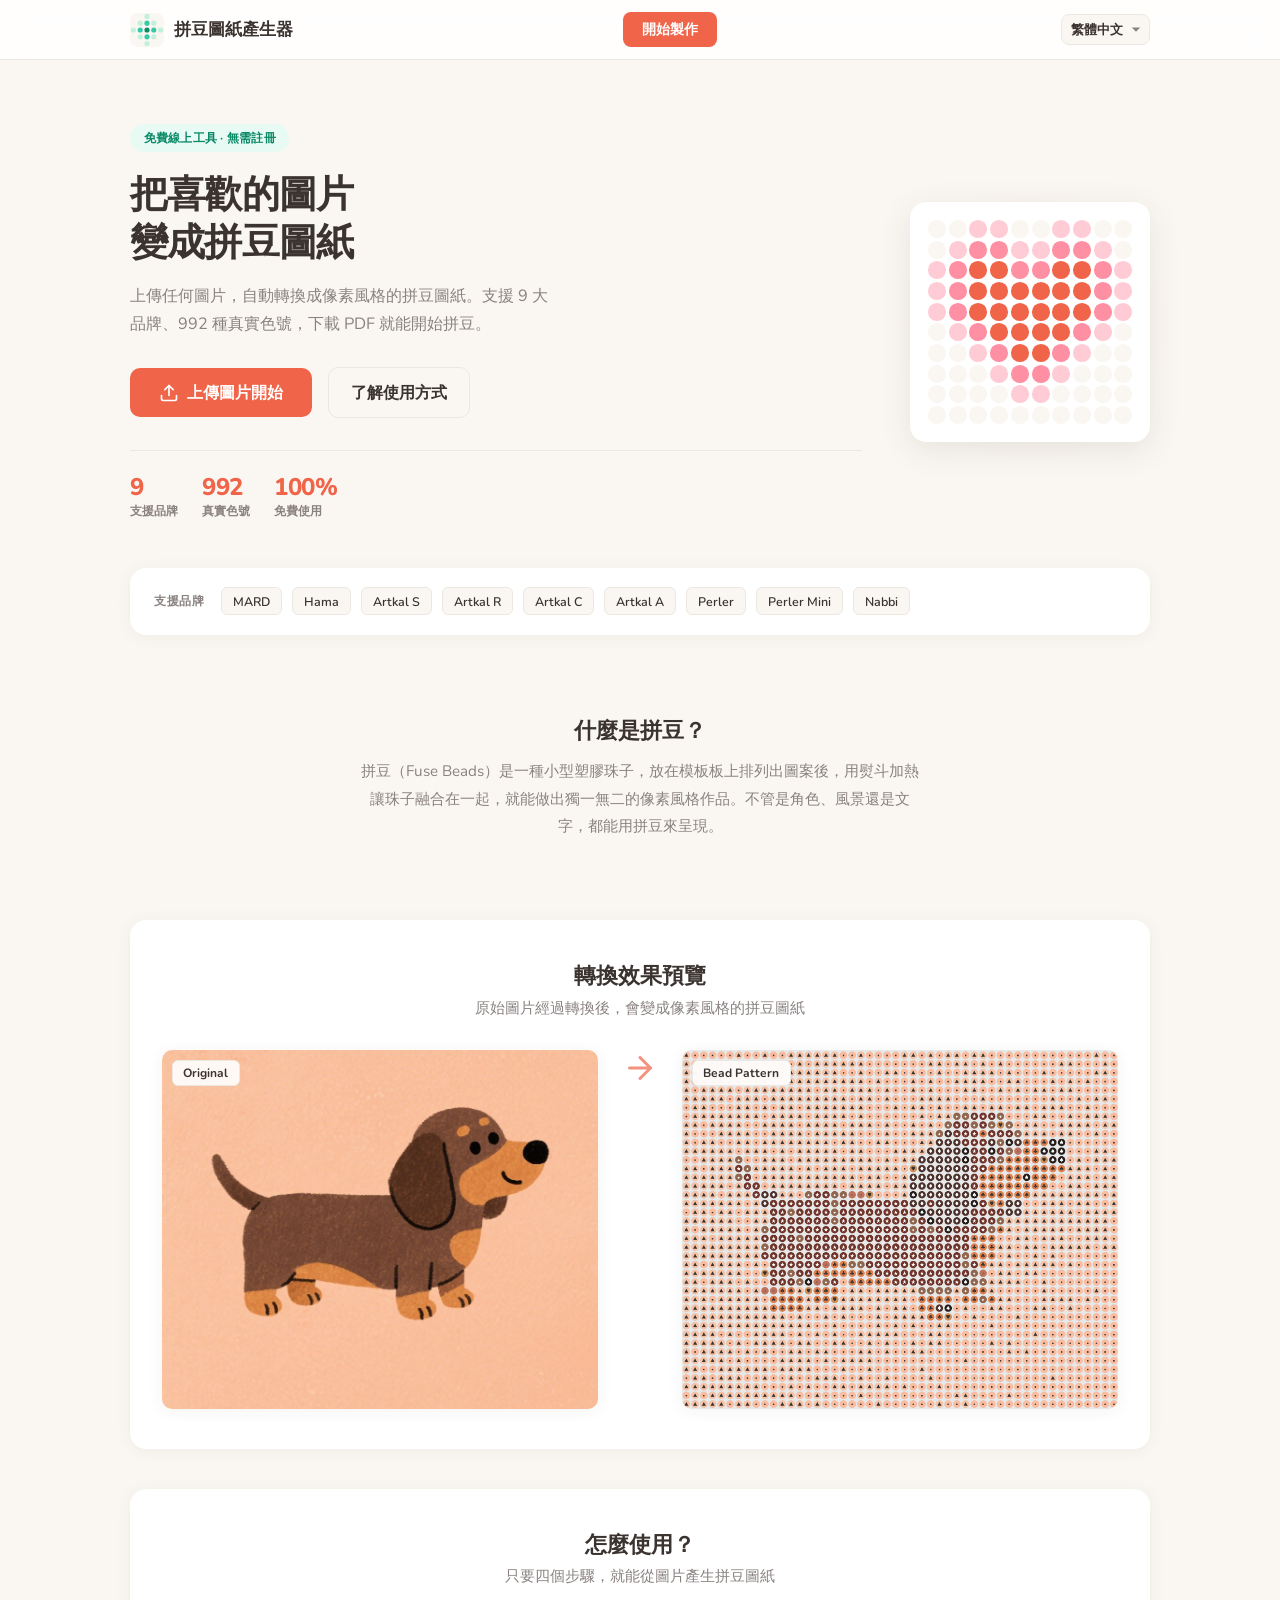
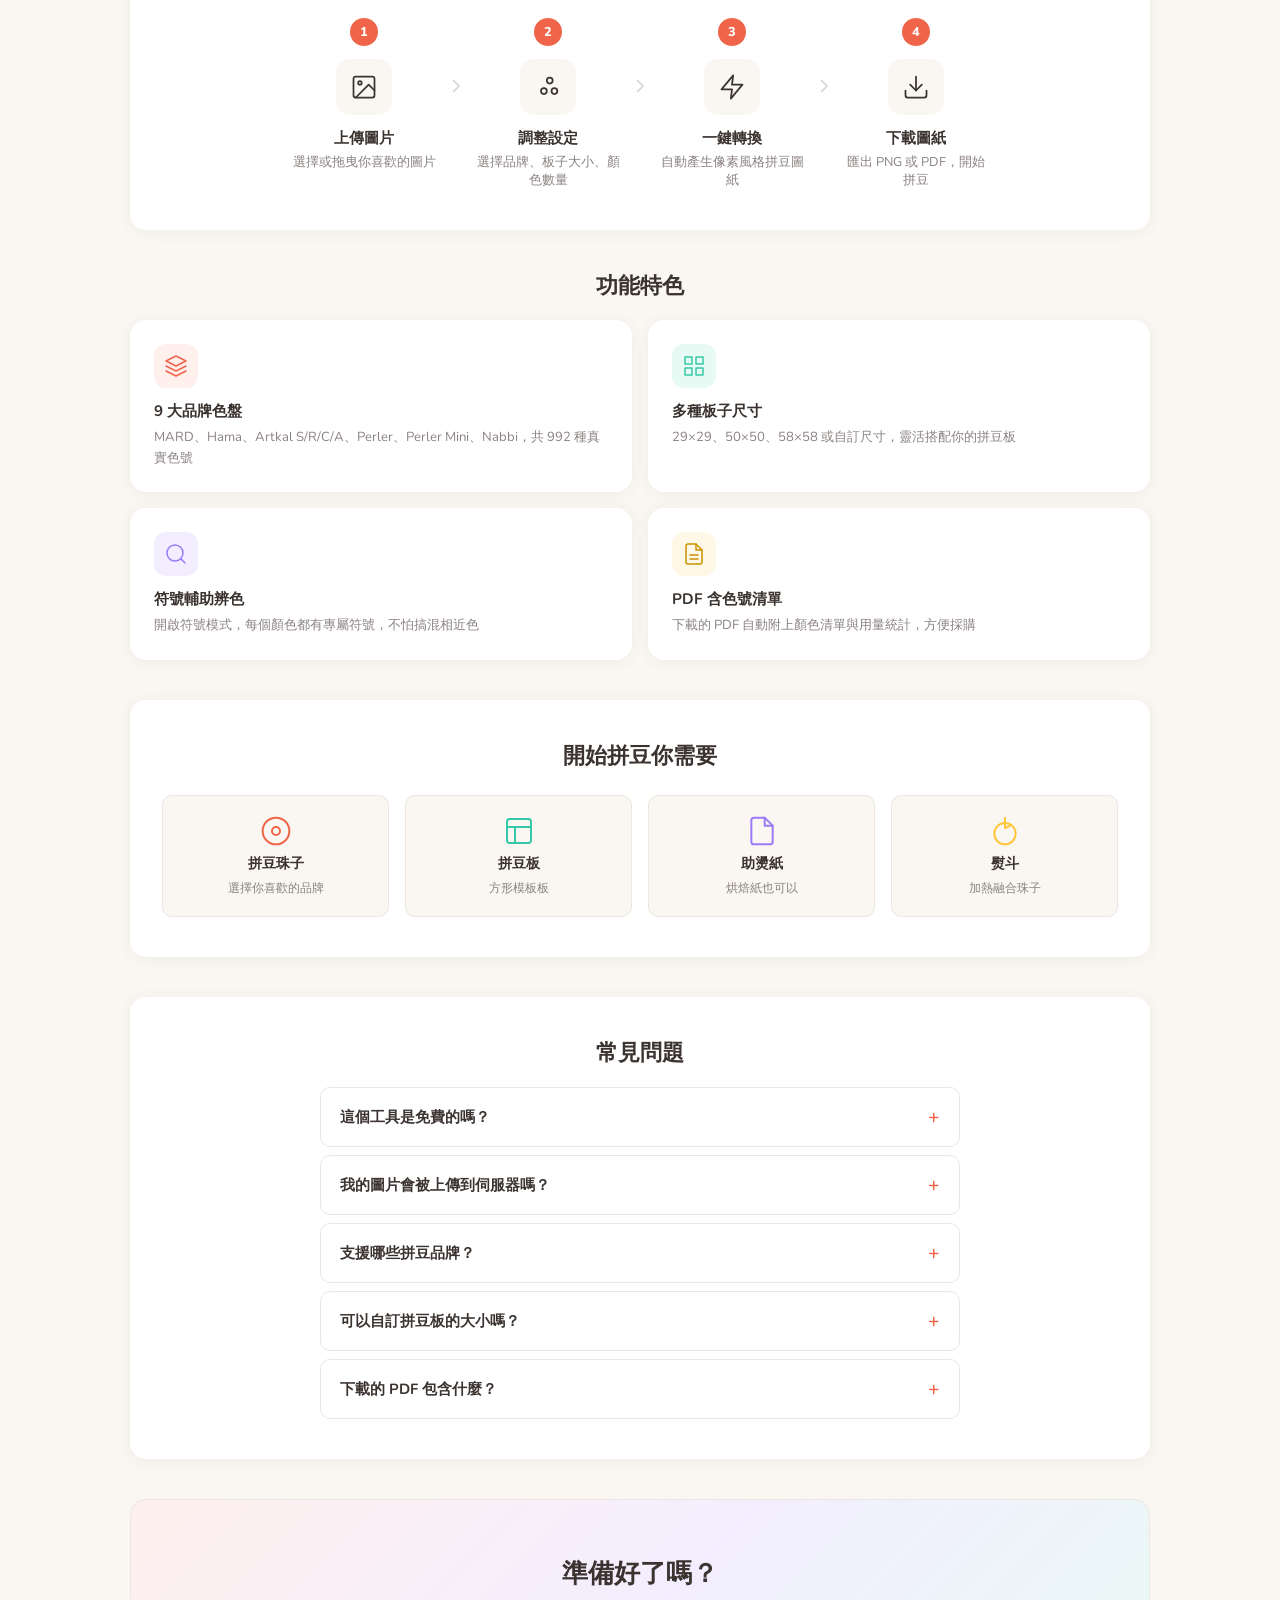
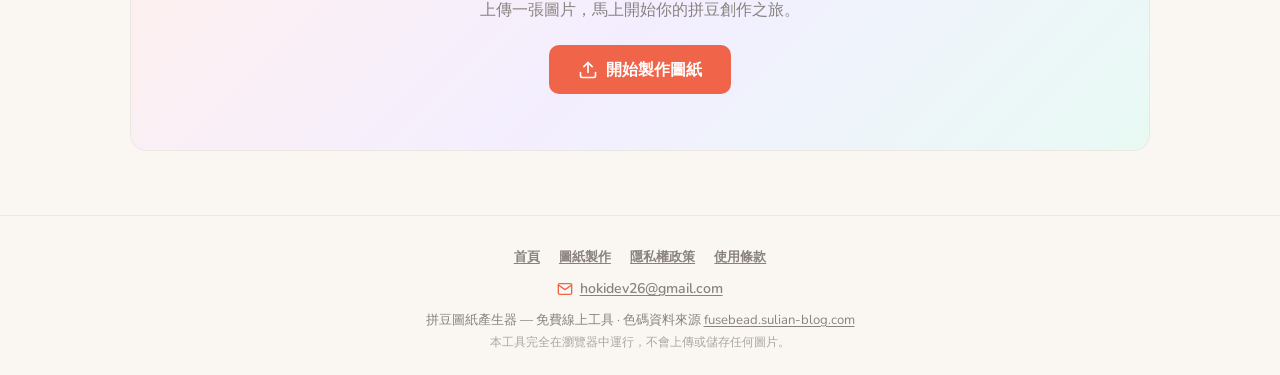
==== index.html @ ab77a9f7 "bead pattern maker - initial release" ====
<!DOCTYPE html>
<html lang="zh-TW">
<head>
  <meta charset="UTF-8">
  <meta name="viewport" content="width=device-width, initial-scale=1.0">
  <title>拼豆圖紙產生器 - Bead Pattern Maker | 免費線上工具</title>
  <meta name="description" content="免費線上拼豆圖紙產生器，上傳圖片自動轉換成像素風格拼豆圖紙。支援 MARD、Hama、Artkal、Perler 等 9 大品牌共 992 種真實色號，下載 PDF 即可開始拼豆創作。">
  <meta name="keywords" content="拼豆,拼豆圖紙,fuse beads,bead pattern,pixel art,拼豆產生器,Perler,Hama,Artkal,MARD">
  <link rel="canonical" href="https://beads.dingdongxi.com/">

  <!-- Open Graph -->
  <meta property="og:type" content="website">
  <meta property="og:title" content="拼豆圖紙產生器 - Bead Pattern Maker">
  <meta property="og:description" content="上傳圖片，自動轉換成像素風格拼豆圖紙。支援 9 大品牌、992 種真實色號。免費、無需註冊。">
  <meta property="og:image" content="https://beads.dingdongxi.com/demo-beads.png">
  <meta property="og:url" content="https://beads.dingdongxi.com/">
  <meta property="og:locale" content="zh_TW">

  <!-- Twitter Card -->
  <meta name="twitter:card" content="summary_large_image">
  <meta name="twitter:title" content="拼豆圖紙產生器 - Bead Pattern Maker">
  <meta name="twitter:description" content="上傳圖片，自動轉換成像素風格拼豆圖紙。支援 9 大品牌、992 種真實色號。">
  <meta name="twitter:image" content="https://beads.dingdongxi.com/demo-beads.png">

  <!-- Preconnect for performance -->
  <link rel="preconnect" href="https://fonts.googleapis.com">
  <link rel="preconnect" href="https://fonts.gstatic.com" crossorigin>

  <link rel="stylesheet" href="style.css">
  <link rel="stylesheet" href="landing.css">
</head>
<body class="landing-page">
  <a href="#main-content" class="skip-link">跳到主要內容</a>

  <nav class="nav" role="navigation" aria-label="主要導覽">
    <div class="nav-inner">
      <a href="index.html" class="nav-logo">
        <canvas class="logo-canvas" width="34" height="34" aria-hidden="true"></canvas>
        <span data-i18n="navLogo">拼豆圖紙產生器</span>
      </a>
      <a href="editor.html" class="nav-cta" data-i18n="navCta">開始製作</a>
    </div>
  </nav>

  <main class="landing-main" id="main-content">
    <section class="hero">
      <div class="hero-content">
        <div class="hero-badge" data-i18n="heroBadge">免費線上工具 · 無需註冊</div>
        <h1 data-i18n="heroTitle">把喜歡的圖片<br>變成拼豆圖紙</h1>
        <p class="hero-desc" data-i18n="heroDesc">上傳任何圖片，自動轉換成像素風格的拼豆圖紙。支援 9 大品牌、992 種真實色號，下載 PDF 就能開始拼豆。</p>
        <div class="hero-actions">
          <a href="editor.html" class="btn-hero">
            <svg width="20" height="20" viewBox="0 0 24 24" fill="none" stroke="currentColor" stroke-width="2" stroke-linecap="round" stroke-linejoin="round" aria-hidden="true"><path d="M21 15v4a2 2 0 0 1-2 2H5a2 2 0 0 1-2-2v-4"/><polyline points="17 8 12 3 7 8"/><line x1="12" y1="3" x2="12" y2="15"/></svg>
            <span data-i18n="heroBtn">上傳圖片開始</span>
          </a>
          <a href="#how-it-works" class="btn-ghost" data-i18n="heroGhost">了解使用方式</a>
        </div>
        <div class="hero-stats">
          <div class="hero-stat">
            <span class="hero-stat-num">9</span>
            <span class="hero-stat-label" data-i18n="statBrands">支援品牌</span>
          </div>
          <div class="hero-stat">
            <span class="hero-stat-num">992</span>
            <span class="hero-stat-label" data-i18n="statColors">真實色號</span>
          </div>
          <div class="hero-stat">
            <span class="hero-stat-num">100%</span>
            <span class="hero-stat-label" data-i18n="statFree">免費使用</span>
          </div>
        </div>
      </div>
      <div class="hero-visual">
        <div class="bead-grid-demo" id="beadDemo" aria-label="Bead pattern animation"></div>
        <div class="hero-visual-glow"></div>
      </div>
    </section>

    <section class="brands-strip fade-in">
      <p data-i18n="brandsLabel">支援品牌</p>
      <div class="brands-list">
        <span>MARD</span><span>Hama</span><span>Artkal S</span><span>Artkal R</span><span>Artkal C</span><span>Artkal A</span><span>Perler</span><span>Perler Mini</span><span>Nabbi</span>
      </div>
    </section>

    <section class="intro-section fade-in">
      <h2 data-i18n="introTitle">什麼是拼豆？</h2>
      <p data-i18n="introDesc">拼豆（Fuse Beads）是一種小型塑膠珠子，放在模板板上排列出圖案後，用熨斗加熱讓珠子融合在一起，就能做出獨一無二的像素風格作品。不管是角色、風景還是文字，都能用拼豆來呈現。</p>
    </section>

    <section class="demo-section fade-in">
      <h2 data-i18n="demoTitle">轉換效果預覽</h2>
      <p class="section-desc" data-i18n="demoDesc">原始圖片經過轉換後，會變成像素風格的拼豆圖紙</p>
      <div class="demo-compare">
        <div class="demo-card">
          <div class="demo-label" data-i18n="demoOriginal">Original</div>
          <img src="demo.png" alt="Demo original image" loading="lazy">
        </div>
        <div class="demo-arrow" aria-hidden="true">
          <svg width="36" height="36" viewBox="0 0 24 24" fill="none" stroke="var(--accent)" stroke-width="2" stroke-linecap="round" stroke-linejoin="round"><line x1="5" y1="12" x2="19" y2="12"/><polyline points="12 5 19 12 12 19"/></svg>
        </div>
        <div class="demo-card">
          <div class="demo-label" data-i18n="demoBeads">Bead Pattern</div>
          <img src="demo-beads.png" alt="Bead pattern preview" loading="lazy">
        </div>
      </div>
    </section>

    <section class="steps-section fade-in" id="how-it-works">
      <h2 data-i18n="stepsTitle">怎麼使用？</h2>
      <p class="section-desc" data-i18n="stepsDesc">只要四個步驟，就能從圖片產生拼豆圖紙</p>
      <div class="steps">
        <div class="step">
          <div class="step-num">1</div>
          <div class="step-icon-wrap"><svg width="28" height="28" viewBox="0 0 24 24" fill="none" stroke="currentColor" stroke-width="1.5" stroke-linecap="round" stroke-linejoin="round" aria-hidden="true"><rect x="3" y="3" width="18" height="18" rx="2" ry="2"/><circle cx="8.5" cy="8.5" r="1.5"/><polyline points="21 15 16 10 5 21"/></svg></div>
          <h4 data-i18n="step1">上傳圖片</h4>
          <p data-i18n="step1d">選擇或拖曳你喜歡的圖片</p>
        </div>
        <div class="step-arrow" aria-hidden="true"><svg width="24" height="24" viewBox="0 0 24 24" fill="none" stroke="var(--text-soft)" stroke-width="1.5"><polyline points="9 18 15 12 9 6"/></svg></div>
        <div class="step">
          <div class="step-num">2</div>
          <div class="step-icon-wrap"><svg width="28" height="28" viewBox="0 0 24 24" fill="none" stroke="currentColor" stroke-width="1.5" stroke-linecap="round" stroke-linejoin="round" aria-hidden="true"><circle cx="13.5" cy="6.5" r="2.5"/><circle cx="17.5" cy="15.5" r="2.5"/><circle cx="8.5" cy="15.5" r="2.5"/></svg></div>
          <h4 data-i18n="step2">調整設定</h4>
          <p data-i18n="step2d">選擇品牌、板子大小、顏色數量</p>
        </div>
        <div class="step-arrow" aria-hidden="true"><svg width="24" height="24" viewBox="0 0 24 24" fill="none" stroke="var(--text-soft)" stroke-width="1.5"><polyline points="9 18 15 12 9 6"/></svg></div>
        <div class="step">
          <div class="step-num">3</div>
          <div class="step-icon-wrap"><svg width="28" height="28" viewBox="0 0 24 24" fill="none" stroke="currentColor" stroke-width="1.5" stroke-linecap="round" stroke-linejoin="round" aria-hidden="true"><polygon points="13 2 3 14 12 14 11 22 21 10 12 10 13 2"/></svg></div>
          <h4 data-i18n="step3">一鍵轉換</h4>
          <p data-i18n="step3d">自動產生像素風格拼豆圖紙</p>
        </div>
        <div class="step-arrow" aria-hidden="true"><svg width="24" height="24" viewBox="0 0 24 24" fill="none" stroke="var(--text-soft)" stroke-width="1.5"><polyline points="9 18 15 12 9 6"/></svg></div>
        <div class="step">
          <div class="step-num">4</div>
          <div class="step-icon-wrap"><svg width="28" height="28" viewBox="0 0 24 24" fill="none" stroke="currentColor" stroke-width="1.5" stroke-linecap="round" stroke-linejoin="round" aria-hidden="true"><path d="M21 15v4a2 2 0 0 1-2 2H5a2 2 0 0 1-2-2v-4"/><polyline points="7 10 12 15 17 10"/><line x1="12" y1="15" x2="12" y2="3"/></svg></div>
          <h4 data-i18n="step4">下載圖紙</h4>
          <p data-i18n="step4d">匯出 PNG 或 PDF，開始拼豆</p>
        </div>
      </div>
    </section>

    <section class="features-section fade-in">
      <h2 data-i18n="featTitle">功能特色</h2>
      <div class="features">
        <div class="feature-card">
          <div class="feature-icon" style="background:var(--accent-light);color:var(--accent)"><svg width="24" height="24" viewBox="0 0 24 24" fill="none" stroke="currentColor" stroke-width="1.5" stroke-linecap="round" stroke-linejoin="round" aria-hidden="true"><path d="M12 2L2 7l10 5 10-5-10-5z"/><path d="M2 17l10 5 10-5"/><path d="M2 12l10 5 10-5"/></svg></div>
          <h4 data-i18n="feat1">9 大品牌色盤</h4>
          <p data-i18n="feat1d">MARD、Hama、Artkal S/R/C/A、Perler、Perler Mini、Nabbi，共 992 種真實色號</p>
        </div>
        <div class="feature-card">
          <div class="feature-icon" style="background:var(--mint-light);color:var(--mint)"><svg width="24" height="24" viewBox="0 0 24 24" fill="none" stroke="currentColor" stroke-width="1.5" stroke-linecap="round" stroke-linejoin="round" aria-hidden="true"><rect x="3" y="3" width="7" height="7"/><rect x="14" y="3" width="7" height="7"/><rect x="14" y="14" width="7" height="7"/><rect x="3" y="14" width="7" height="7"/></svg></div>
          <h4 data-i18n="feat2">多種板子尺寸</h4>
          <p data-i18n="feat2d">29×29、50×50、58×58 或自訂尺寸，靈活搭配你的拼豆板</p>
        </div>
        <div class="feature-card">
          <div class="feature-icon" style="background:var(--purple-light);color:var(--purple)"><svg width="24" height="24" viewBox="0 0 24 24" fill="none" stroke="currentColor" stroke-width="1.5" stroke-linecap="round" stroke-linejoin="round" aria-hidden="true"><circle cx="11" cy="11" r="8"/><line x1="21" y1="21" x2="16.65" y2="16.65"/></svg></div>
          <h4 data-i18n="feat3">符號輔助辨色</h4>
          <p data-i18n="feat3d">開啟符號模式，每個顏色都有專屬符號，不怕搞混相近色</p>
        </div>
        <div class="feature-card">
          <div class="feature-icon" style="background:var(--yellow-light);color:#c89200"><svg width="24" height="24" viewBox="0 0 24 24" fill="none" stroke="currentColor" stroke-width="1.5" stroke-linecap="round" stroke-linejoin="round" aria-hidden="true"><path d="M14 2H6a2 2 0 0 0-2 2v16a2 2 0 0 0 2 2h12a2 2 0 0 0 2-2V8z"/><polyline points="14 2 14 8 20 8"/><line x1="16" y1="13" x2="8" y2="13"/><line x1="16" y1="17" x2="8" y2="17"/></svg></div>
          <h4 data-i18n="feat4">PDF 含色號清單</h4>
          <p data-i18n="feat4d">下載的 PDF 自動附上顏色清單與用量統計，方便採購</p>
        </div>
      </div>
    </section>

    <section class="needs-section fade-in">
      <h2 data-i18n="needsTitle">開始拼豆你需要</h2>
      <div class="needs-grid">
        <div class="need-card">
          <svg width="32" height="32" viewBox="0 0 24 24" fill="none" stroke="var(--accent)" stroke-width="1.5" stroke-linecap="round" stroke-linejoin="round" aria-hidden="true"><circle cx="12" cy="12" r="10"/><circle cx="12" cy="12" r="3"/></svg>
          <span data-i18n="need1">拼豆珠子</span>
          <small data-i18n="need1d">選擇你喜歡的品牌</small>
        </div>
        <div class="need-card">
          <svg width="32" height="32" viewBox="0 0 24 24" fill="none" stroke="var(--mint)" stroke-width="1.5" stroke-linecap="round" stroke-linejoin="round" aria-hidden="true"><rect x="3" y="3" width="18" height="18" rx="2" ry="2"/><line x1="3" y1="9" x2="21" y2="9"/><line x1="9" y1="21" x2="9" y2="9"/></svg>
          <span data-i18n="need2">拼豆板</span>
          <small data-i18n="need2d">方形模板板</small>
        </div>
        <div class="need-card">
          <svg width="32" height="32" viewBox="0 0 24 24" fill="none" stroke="var(--purple)" stroke-width="1.5" stroke-linecap="round" stroke-linejoin="round" aria-hidden="true"><path d="M14 2H6a2 2 0 0 0-2 2v16a2 2 0 0 0 2 2h12a2 2 0 0 0 2-2V8z"/><polyline points="14 2 14 8 20 8"/></svg>
          <span data-i18n="need3">助燙紙</span>
          <small data-i18n="need3d">烘焙紙也可以</small>
        </div>
        <div class="need-card">
          <svg width="32" height="32" viewBox="0 0 24 24" fill="none" stroke="var(--yellow)" stroke-width="1.5" stroke-linecap="round" stroke-linejoin="round" aria-hidden="true"><path d="M12 2v8l4-2"/><circle cx="12" cy="14" r="8"/></svg>
          <span data-i18n="need4">熨斗</span>
          <small data-i18n="need4d">加熱融合珠子</small>
        </div>
      </div>
    </section>

    <section class="faq-section fade-in">
      <h2 data-i18n="faqTitle">常見問題</h2>
      <div class="faq-list">
        <details class="faq-item">
          <summary data-i18n="faq1q">這個工具是免費的嗎？</summary>
          <p data-i18n="faq1a">是的，完全免費，無需註冊，也沒有使用次數限制。</p>
        </details>
        <details class="faq-item">
          <summary data-i18n="faq2q">我的圖片會被上傳到伺服器嗎？</summary>
          <p data-i18n="faq2a">不會。所有處理都在你的瀏覽器中完成，圖片不會離開你的裝置。</p>
        </details>
        <details class="faq-item">
          <summary data-i18n="faq3q">支援哪些拼豆品牌？</summary>
          <p data-i18n="faq3a">目前支援 MARD、Hama、Artkal S/R/C/A、Perler、Perler Mini、Nabbi 共 9 個品牌，992 種真實色號。</p>
        </details>
        <details class="faq-item">
          <summary data-i18n="faq4q">可以自訂拼豆板的大小嗎？</summary>
          <p data-i18n="faq4a">可以。除了預設的 29×29、50×50 等尺寸外，你也可以自訂任意寬高。</p>
        </details>
        <details class="faq-item">
          <summary data-i18n="faq5q">下載的 PDF 包含什麼？</summary>
          <p data-i18n="faq5a">PDF 包含完整的拼豆圖紙、顏色清單、各色號用量統計，方便你採購材料。</p>
        </details>
      </div>
    </section>

    <section class="cta-section fade-in">
      <div class="cta-card">
        <h2 data-i18n="ctaTitle">準備好了嗎？</h2>
        <p data-i18n="ctaDesc">上傳一張圖片，馬上開始你的拼豆創作之旅。</p>
        <a href="editor.html" class="btn-hero">
          <svg width="20" height="20" viewBox="0 0 24 24" fill="none" stroke="currentColor" stroke-width="2" stroke-linecap="round" stroke-linejoin="round" aria-hidden="true"><path d="M21 15v4a2 2 0 0 1-2 2H5a2 2 0 0 1-2-2v-4"/><polyline points="17 8 12 3 7 8"/><line x1="12" y1="3" x2="12" y2="15"/></svg>
          <span data-i18n="ctaBtn">開始製作圖紙</span>
        </a>
      </div>
    </section>
  </main>

  <footer>
    <div class="footer-links">
      <a href="index.html" data-i18n="footerHome">首頁</a>
      <a href="editor.html" data-i18n="footerEditor">圖紙製作</a>
      <a href="privacy.html" data-i18n="footerPrivacy">隱私權政策</a>
      <a href="terms.html" data-i18n="footerTerms">使用條款</a>
    </div>
    <div class="footer-contact">
      <svg width="16" height="16" viewBox="0 0 24 24" fill="none" stroke="currentColor" stroke-width="2" stroke-linecap="round" stroke-linejoin="round" aria-hidden="true"><path d="M4 4h16c1.1 0 2 .9 2 2v12c0 1.1-.9 2-2 2H4c-1.1 0-2-.9-2-2V6c0-1.1.9-2 2-2z"/><polyline points="22,6 12,13 2,6"/></svg>
      <a href="mailto:hokidev26@gmail.com">hokidev26@gmail.com</a>
    </div>
    <p class="footer-copy"><span data-i18n="footer">拼豆圖紙產生器 — 免費線上工具 · 色碼資料來源</span> <a href="https://fusebead.sulian-blog.com" target="_blank" rel="noopener">fusebead.sulian-blog.com</a></p>
    <p class="footer-note" data-i18n="footerNote">本工具完全在瀏覽器中運行，不會上傳或儲存任何圖片。</p>
  </footer>

  <script src="i18n.js"></script>

  <!-- Structured Data -->
  <script type="application/ld+json">
  {
    "@context": "https://schema.org",
    "@type": "WebApplication",
    "name": "拼豆圖紙產生器 - Bead Pattern Maker",
    "description": "免費線上拼豆圖紙產生器，上傳圖片自動轉換成像素風格拼豆圖紙。",
    "url": "https://beads.dingdongxi.com/",
    "applicationCategory": "DesignApplication",
    "operatingSystem": "Web Browser",
    "offers": {
      "@type": "Offer",
      "price": "0",
      "priceCurrency": "TWD"
    }
  }
  </script>
  <script type="application/ld+json">
  {
    "@context": "https://schema.org",
    "@type": "FAQPage",
    "mainEntity": [
      {"@type": "Question", "name": "這個工具是免費的嗎？", "acceptedAnswer": {"@type": "Answer", "text": "是的，完全免費，無需註冊，也沒有使用次數限制。"}},
      {"@type": "Question", "name": "我的圖片會被上傳到伺服器嗎？", "acceptedAnswer": {"@type": "Answer", "text": "不會。所有處理都在你的瀏覽器中完成，圖片不會離開你的裝置。"}},
      {"@type": "Question", "name": "支援哪些拼豆品牌？", "acceptedAnswer": {"@type": "Answer", "text": "目前支援 MARD、Hama、Artkal S/R/C/A、Perler、Perler Mini、Nabbi 共 9 個品牌，992 種真實色號。"}},
      {"@type": "Question", "name": "可以自訂拼豆板的大小嗎？", "acceptedAnswer": {"@type": "Answer", "text": "可以。除了預設的 29×29、50×50 等尺寸外，你也可以自訂任意寬高。"}},
      {"@type": "Question", "name": "下載的 PDF 包含什麼？", "acceptedAnswer": {"@type": "Answer", "text": "PDF 包含完整的拼豆圖紙、顏色清單、各色號用量統計，方便你採購材料。"}}
    ]
  }
  </script>

  <script>
  (function() {
    document.querySelectorAll('a[href^="#"]').forEach(function(a) {
      a.addEventListener('click', function(e) {
        var target = document.querySelector(this.getAttribute('href'));
        if (target) { e.preventDefault(); target.scrollIntoView({ behavior: 'smooth', block: 'start' }); }
      });
    });
    var demo = document.getElementById('beadDemo');
    if (!demo) return;
    var size = 10;
    var heart = [[0,0,1,1,0,0,1,1,0,0],[0,1,2,2,1,1,2,2,1,0],[1,2,3,3,2,2,3,3,2,1],[1,2,3,3,3,3,3,3,2,1],[1,2,3,3,3,3,3,3,2,1],[0,1,2,3,3,3,3,2,1,0],[0,0,1,2,3,3,2,1,0,0],[0,0,0,1,2,2,1,0,0,0],[0,0,0,0,1,1,0,0,0,0],[0,0,0,0,0,0,0,0,0,0]];
    var star = [[0,0,0,0,1,1,0,0,0,0],[0,0,0,1,2,2,1,0,0,0],[0,0,1,2,3,3,2,1,0,0],[1,1,2,3,3,3,3,2,1,1],[0,1,2,3,3,3,3,2,1,0],[0,0,1,3,3,3,3,1,0,0],[0,1,2,3,2,2,3,2,1,0],[1,2,3,2,1,1,2,3,2,1],[0,2,1,0,0,0,0,1,2,0],[0,1,0,0,0,0,0,0,1,0]];
    var patterns = [heart, star];
    var palettes = [['#faf7f2','#ffccd5','#ff8fa3','#f06449'],['#faf7f2','#c1f0db','#36c9a7','#0a8967'],['#faf7f2','#d5c4f7','#9b7bf7','#6a3fd4'],['#faf7f2','#ffe5a0','#ffc53d','#e6a200']];
    var idx = 0;
    window._beadDemoIdx = 0;
    function render() {
      var pal = palettes[idx % palettes.length], pat = patterns[idx % patterns.length];
      demo.innerHTML = '';
      demo.style.display = 'grid';
      demo.style.gridTemplateColumns = 'repeat(' + size + ', 1fr)';
      demo.style.gap = '3px';
      for (var y = 0; y < size; y++) for (var x = 0; x < size; x++) {
        var b = document.createElement('div');
        b.className = 'demo-bead';
        b.style.background = pal[pat[y][x]];
        b.style.animationDelay = ((y+x)*0.035)+'s';
        demo.appendChild(b);
      }
      idx++;
      window._beadDemoIdx = idx;
    }
    render(); setInterval(render, 3500);

    // Scroll fade-in animation
    if ('IntersectionObserver' in window) {
      var observer = new IntersectionObserver(function(entries) {
        entries.forEach(function(entry) {
          if (entry.isIntersecting) {
            entry.target.classList.add('is-visible');
            observer.unobserve(entry.target);
          }
        });
      }, { threshold: 0.1, rootMargin: '0px 0px -40px 0px' });
      document.querySelectorAll('.fade-in').forEach(function(el) { observer.observe(el); });
    } else {
      document.querySelectorAll('.fade-in').forEach(function(el) { el.classList.add('is-visible'); });
    }
  })();
  </script>
</body>
</html>
---- style.css ----
@import url('https://fonts.googleapis.com/css2?family=Nunito:wght@400;600;700;800&display=swap');

:root {
  --bg: #faf7f2;
  --card: #ffffff;
  --text: #3a3330;
  --text-soft: #8a8280;
  --accent: #f06449;
  --accent-hover: #d9533b;
  --accent-light: #fff0ed;
  --mint: #36c9a7;
  --mint-light: #e8faf4;
  --purple: #9b7bf7;
  --purple-light: #f3eeff;
  --yellow: #ffc53d;
  --yellow-light: #fff8e6;
  --border: #ece7e1;
  --shadow: 0 2px 16px rgba(60,50,40,0.06);
  --shadow-lg: 0 8px 32px rgba(60,50,40,0.10);
  --radius: 16px;
  --radius-sm: 10px;
}

* { margin: 0; padding: 0; box-sizing: border-box; }

body {
  font-family: 'Nunito', -apple-system, BlinkMacSystemFont, sans-serif;
  background: var(--bg);
  color: var(--text);
  min-height: 100vh;
  -webkit-font-smoothing: antialiased;
}

/* ===== Header ===== */
header {
  background: var(--card);
  border-bottom: 1px solid var(--border);
  text-align: center;
  padding: 2rem 1rem 1.8rem;
  position: relative;
  overflow: hidden;
}

header::before {
  content: '';
  position: absolute;
  top: 0; left: 0; right: 0;
  height: 4px;
  background: linear-gradient(90deg, var(--accent), var(--yellow), var(--mint), var(--purple), var(--accent));
  background-size: 200% 100%;
  animation: shimmer 4s linear infinite;
}

@keyframes shimmer {
  0% { background-position: 200% 0; }
  100% { background-position: -200% 0; }
}

header h1 {
  font-size: 1.9rem;
  font-weight: 800;
  color: var(--text);
  letter-spacing: -0.02em;
}

.subtitle {
  color: var(--text-soft);
  font-size: 0.95rem;
  margin-top: 0.3rem;
  font-weight: 400;
}

/* ===== Layout ===== */
main {
  max-width: 960px;
  margin: 0 auto;
  padding: 2rem 1.2rem;
}

.controls {
  display: grid;
  grid-template-columns: 1fr 1fr;
  gap: 1.5rem;
  margin-bottom: 2rem;
}

@media (max-width: 700px) {
  .controls { grid-template-columns: 1fr; }
}

/* ===== Upload Area ===== */
.upload-area {
  border: 2.5px dashed var(--border);
  border-radius: var(--radius);
  padding: 2rem;
  text-align: center;
  cursor: pointer;
  transition: all 0.25s ease;
  background: var(--card);
  display: flex;
  align-items: center;
  justify-content: center;
  min-height: 300px;
  position: relative;
  box-shadow: var(--shadow);
}

.upload-area:hover {
  border-color: var(--accent);
  background: var(--accent-light);
  transform: translateY(-2px);
  box-shadow: var(--shadow-lg);
}

.upload-area.dragover {
  border-color: var(--mint);
  background: var(--mint-light);
  transform: scale(1.01);
}

.upload-placeholder { pointer-events: none; }

.upload-icon {
  font-size: 3.2rem;
  display: block;
  margin-bottom: 0.6rem;
  filter: grayscale(0.2);
}

.upload-placeholder p {
  font-weight: 600;
  font-size: 1rem;
  color: var(--text);
}

.hint {
  font-size: 0.82rem;
  color: var(--text-soft);
  margin-top: 0.25rem;
  font-weight: 400;
}

.preview-img {
  max-width: 100%;
  max-height: 280px;
  border-radius: var(--radius-sm);
  display: none;
  object-fit: contain;
}

/* ===== Settings Panel ===== */
.settings {
  background: var(--card);
  border-radius: var(--radius);
  padding: 1.6rem;
  box-shadow: var(--shadow);
  display: flex;
  flex-direction: column;
  gap: 0.2rem;
}

.setting-group {
  margin-bottom: 0.85rem;
}

.setting-group label {
  display: block;
  font-weight: 600;
  margin-bottom: 0.35rem;
  font-size: 0.88rem;
  color: var(--text);
}

.setting-group select,
.setting-group input[type="number"] {
  width: 100%;
  padding: 0.55rem 0.7rem;
  border: 1.5px solid var(--border);
  border-radius: var(--radius-sm);
  font-size: 0.9rem;
  font-family: inherit;
  background: var(--bg);
  color: var(--text);
  transition: border-color 0.2s, box-shadow 0.2s;
  appearance: none;
  -webkit-appearance: none;
}

.setting-group select {
  background-image: url("data:image/svg+xml,%3Csvg xmlns='http://www.w3.org/2000/svg' width='12' height='12' viewBox='0 0 12 12'%3E%3Cpath fill='%238a8280' d='M6 8L1 3h10z'/%3E%3C/svg%3E");
  background-repeat: no-repeat;
  background-position: right 0.7rem center;
  padding-right: 2rem;
}

.setting-group select:focus,
.setting-group input[type="number"]:focus {
  outline: none;
  border-color: var(--accent);
  box-shadow: 0 0 0 3px var(--accent-light);
}

/* Range slider */
.setting-group input[type="range"] {
  width: 100%;
  height: 6px;
  -webkit-appearance: none;
  appearance: none;
  background: var(--border);
  border-radius: 3px;
  outline: none;
}

.setting-group input[type="range"]::-webkit-slider-thumb {
  -webkit-appearance: none;
  width: 20px;
  height: 20px;
  border-radius: 50%;
  background: var(--accent);
  cursor: pointer;
  border: 3px solid var(--card);
  box-shadow: 0 1px 4px rgba(0,0,0,0.15);
  transition: transform 0.15s;
}

.setting-group input[type="range"]::-webkit-slider-thumb:hover {
  transform: scale(1.15);
}

/* Checkbox */
.setting-group input[type="checkbox"] {
  margin-right: 0.5rem;
  vertical-align: middle;
  width: 16px;
  height: 16px;
  accent-color: var(--accent);
}

.setting-group label:has(input[type="checkbox"]) {
  display: flex;
  align-items: center;
  cursor: pointer;
  font-weight: 500;
  font-size: 0.88rem;
  padding: 0.2rem 0;
}

/* ===== Advanced Toggle ===== */
.advanced-toggle {
  margin-top: 0.3rem;
  border: 1px solid var(--border);
  border-radius: var(--radius-sm);
  padding: 0.6rem 0.8rem;
  background: var(--bg);
}

.advanced-toggle summary {
  font-weight: 600;
  font-size: 0.88rem;
  color: var(--accent);
  cursor: pointer;
  user-select: none;
  list-style: none;
  display: flex;
  align-items: center;
  gap: 0.4rem;
}

.advanced-toggle summary::-webkit-details-marker { display: none; }

.advanced-toggle summary::before {
  content: '▸';
  display: inline-block;
  transition: transform 0.2s;
  font-size: 0.8rem;
}

.advanced-toggle[open] summary::before {
  transform: rotate(90deg);
}

.advanced-toggle .setting-group {
  margin-top: 0.6rem;
}

/* ===== Primary Button ===== */
.btn-primary {
  width: 100%;
  padding: 0.85rem;
  background: var(--accent);
  color: white;
  border: none;
  border-radius: var(--radius-sm);
  font-size: 1.05rem;
  font-weight: 700;
  font-family: inherit;
  cursor: pointer;
  margin-top: 0.6rem;
  transition: all 0.2s ease;
  letter-spacing: 0.01em;
}

.btn-primary:hover:not(:disabled) {
  background: var(--accent-hover);
  transform: translateY(-1px);
  box-shadow: 0 4px 12px rgba(240,100,73,0.3);
}

.btn-primary:active:not(:disabled) {
  transform: translateY(0);
}

.btn-primary:disabled {
  opacity: 0.4;
  cursor: not-allowed;
}

/* ===== Result Section ===== */
.result {
  background: var(--card);
  border-radius: var(--radius);
  padding: 1.6rem;
  box-shadow: var(--shadow);
}

.result h2 {
  margin-bottom: 1rem;
  color: var(--text);
  font-size: 1.3rem;
  font-weight: 700;
}

.result-toolbar {
  display: flex;
  gap: 0.5rem;
  margin-bottom: 1rem;
  flex-wrap: wrap;
}

.btn-small {
  padding: 0.45rem 0.9rem;
  border: 1.5px solid var(--border);
  border-radius: var(--radius-sm);
  background: var(--card);
  cursor: pointer;
  font-size: 0.85rem;
  font-family: inherit;
  font-weight: 600;
  color: var(--text);
  transition: all 0.2s;
}

.btn-small:hover {
  border-color: var(--accent);
  color: var(--accent);
  background: var(--accent-light);
}

.canvas-wrapper {
  overflow: auto;
  max-height: 70vh;
  border: 1.5px solid var(--border);
  border-radius: var(--radius-sm);
  margin-bottom: 1rem;
  background: #f5f3ef;
}

#beadCanvas { display: block; }

/* ===== Color Legend ===== */
.color-legend {
  margin-top: 1.5rem;
}

.color-legend h3 {
  margin-bottom: 0.8rem;
  color: var(--text);
  font-size: 1rem;
  font-weight: 700;
}

#legendItems {
  display: flex;
  flex-wrap: wrap;
  gap: 0.5rem;
}

.legend-item {
  display: flex;
  align-items: center;
  gap: 0.4rem;
  background: var(--bg);
  padding: 0.35rem 0.65rem;
  border-radius: 8px;
  font-size: 0.82rem;
  border: 1px solid var(--border);
  font-weight: 500;
}

.legend-swatch {
  width: 16px;
  height: 16px;
  border-radius: 4px;
  border: 1px solid rgba(0,0,0,0.1);
  flex-shrink: 0;
}

.legend-symbol {
  font-weight: 700;
  font-size: 0.8rem;
  color: var(--text);
}

/* ===== Bead Count ===== */
.bead-count {
  margin-top: 1rem;
  padding: 1rem 1.2rem;
  background: var(--yellow-light);
  border-radius: var(--radius-sm);
  font-size: 0.9rem;
  font-weight: 500;
  border: 1px solid #f5e6b8;
  color: #7a6520;
}

/* ===== Buy Section ===== */
.buy-section {
  margin-top: 1.2rem;
  text-align: center;
}

.btn-buy {
  display: inline-flex;
  align-items: center;
  gap: 0.5rem;
  padding: 0.8rem 2rem;
  background: var(--mint);
  color: white;
  border: none;
  border-radius: var(--radius-sm);
  font-size: 1.05rem;
  font-weight: 700;
  font-family: inherit;
  text-decoration: none;
  cursor: pointer;
  transition: all 0.2s ease;
}

.btn-buy:hover {
  background: #2ab893;
  transform: translateY(-1px);
  box-shadow: 0 4px 12px rgba(54,201,167,0.3);
}

.buy-hint {
  margin-top: 0.5rem;
  font-size: 0.8rem;
  color: var(--text-soft);
}

/* ===== Footer ===== */
footer {
  text-align: center;
  padding: 2rem 1rem 1.5rem;
  color: var(--text-soft);
  font-size: 0.82rem;
  border-top: 1px solid var(--border);
  margin-top: 1rem;
}

.footer-links {
  display: flex;
  justify-content: center;
  flex-wrap: wrap;
  gap: 0.4rem 1.2rem;
  margin-bottom: 0.8rem;
}

.footer-links a {
  color: var(--text);
  text-decoration: none;
  font-weight: 600;
  font-size: 0.82rem;
  transition: color 0.2s;
}

.footer-links a:hover {
  color: var(--accent);
}

.footer-copy {
  margin-bottom: 0.3rem;
}

.footer-contact {
  display: flex;
  align-items: center;
  justify-content: center;
  gap: 0.4rem;
  margin-bottom: 0.8rem;
  font-size: 0.88rem;
  font-weight: 600;
}

.footer-contact svg {
  color: var(--accent);
  flex-shrink: 0;
}

.footer-contact a {
  color: var(--text);
  text-decoration: none;
  transition: color 0.2s;
}

.footer-contact a:hover {
  color: var(--accent);
}

.footer-copy a {
  color: var(--text-soft);
  text-decoration: underline;
  text-underline-offset: 2px;
}

.footer-copy a:hover {
  color: var(--accent);
}

.footer-note {
  color: var(--text-soft);
  font-size: 0.75rem;
  opacity: 0.7;
  margin-top: 0.3rem;
}

/* ===== Scrollbar ===== */
.canvas-wrapper::-webkit-scrollbar {
  width: 8px;
  height: 8px;
}

.canvas-wrapper::-webkit-scrollbar-track {
  background: transparent;
}

.canvas-wrapper::-webkit-scrollbar-thumb {
  background: #d5cfc8;
  border-radius: 4px;
}

.canvas-wrapper::-webkit-scrollbar-thumb:hover {
  background: #b8b0a6;
}

/* ===== Language Selector ===== */
.lang-select {
  padding: 0.35rem 0.6rem;
  border: 1.5px solid var(--border);
  border-radius: 8px;
  font-size: 0.8rem;
  font-family: inherit;
  font-weight: 600;
  background: var(--bg);
  color: var(--text);
  cursor: pointer;
  appearance: none;
  -webkit-appearance: none;
  background-image: url("data:image/svg+xml,%3Csvg xmlns='http://www.w3.org/2000/svg' width='10' height='10' viewBox='0 0 12 12'%3E%3Cpath fill='%238a8280' d='M6 8L1 3h10z'/%3E%3C/svg%3E");
  background-repeat: no-repeat;
  background-position: right 0.5rem center;
  padding-right: 1.6rem;
  transition: border-color 0.2s;
}

.lang-select:hover {
  border-color: var(--accent);
}

.lang-select:focus {
  outline: none;
  border-color: var(--accent);
  box-shadow: 0 0 0 3px var(--accent-light);
}

.lang-wrap {
  display: flex;
  align-items: center;
  margin-left: 0.8rem;
}

.lang-wrap-header {
  position: absolute;
  top: 1rem;
  right: 1rem;
}

/* ===== Logo Canvas ===== */
.logo-canvas {
  width: 34px;
  height: 34px;
  border-radius: 8px;
  flex-shrink: 0;
  vertical-align: middle;
}
---- landing.css ----
/* ===== Landing Page ===== */

/* Skip Link */
.skip-link {
  position: absolute;
  top: -100%;
  left: 1rem;
  padding: 0.6rem 1.2rem;
  background: var(--accent);
  color: #fff;
  border-radius: 0 0 8px 8px;
  font-weight: 700;
  font-size: 0.88rem;
  text-decoration: none;
  z-index: 200;
  transition: top 0.2s;
}

.skip-link:focus {
  top: 0;
}

/* Navbar */
.nav {
  position: sticky;
  top: 0;
  z-index: 100;
  background: rgba(255,255,255,0.85);
  backdrop-filter: blur(12px);
  -webkit-backdrop-filter: blur(12px);
  border-bottom: 1px solid var(--border);
}

.nav-inner {
  max-width: 1100px;
  margin: 0 auto;
  padding: 0.75rem 2.5rem;
  display: flex;
  align-items: center;
  justify-content: space-between;
}

.nav-logo {
  display: flex;
  align-items: center;
  gap: 0.6rem;
  text-decoration: none;
  color: var(--text);
  font-weight: 700;
  font-size: 1.05rem;
  cursor: pointer;
}

.nav-logo:hover { opacity: 0.8; }

.nav-cta {
  padding: 0.5rem 1.2rem;
  background: var(--accent);
  color: #fff;
  border-radius: 8px;
  text-decoration: none;
  font-weight: 700;
  font-size: 0.88rem;
  cursor: pointer;
  transition: background 0.2s, box-shadow 0.2s;
}

.nav-cta:hover {
  background: var(--accent-hover);
  box-shadow: 0 4px 12px rgba(240,100,73,0.25);
}

/* Hide default header on landing */
.landing-page > header { display: none; }

.landing-main {
  max-width: 1100px;
  margin: 0 auto;
  padding: 0 2.5rem 2rem;
}

/* ===== Hero ===== */
.hero {
  display: flex;
  align-items: center;
  gap: 3rem;
  padding: 4rem 0 3rem;
}

.hero-content { flex: 1; }

.hero-badge {
  display: inline-block;
  padding: 0.3rem 0.85rem;
  background: var(--mint-light);
  color: #0a8967;
  border-radius: 20px;
  font-size: 0.78rem;
  font-weight: 700;
  margin-bottom: 1.2rem;
  letter-spacing: 0.02em;
}

.hero h1 {
  font-size: 2.4rem;
  font-weight: 800;
  line-height: 1.25;
  color: var(--text);
  margin-bottom: 1rem;
  letter-spacing: -0.02em;
}

.hero-desc {
  color: var(--text-soft);
  font-size: 1.02rem;
  line-height: 1.7;
  margin-bottom: 1.8rem;
  max-width: 420px;
}

.hero-actions {
  display: flex;
  align-items: center;
  gap: 1rem;
  flex-wrap: wrap;
}

.btn-hero {
  display: inline-flex;
  align-items: center;
  gap: 0.5rem;
  padding: 0.85rem 1.8rem;
  background: var(--accent);
  color: #fff;
  border: none;
  border-radius: var(--radius-sm);
  font-size: 1rem;
  font-weight: 700;
  font-family: inherit;
  text-decoration: none;
  cursor: pointer;
  transition: background 0.2s, box-shadow 0.2s;
}

.btn-hero:hover {
  background: var(--accent-hover);
  box-shadow: 0 6px 20px rgba(240,100,73,0.3);
}

.btn-ghost {
  display: inline-flex;
  align-items: center;
  padding: 0.85rem 1.4rem;
  background: transparent;
  color: var(--text);
  border: 1.5px solid var(--border);
  border-radius: var(--radius-sm);
  font-size: 1rem;
  font-weight: 600;
  font-family: inherit;
  text-decoration: none;
  cursor: pointer;
  transition: border-color 0.2s, color 0.2s;
}

.btn-ghost:hover {
  border-color: var(--accent);
  color: var(--accent);
}

/* Hero Stats */
.hero-stats {
  display: flex;
  gap: 1.5rem;
  margin-top: 2rem;
  padding-top: 1.5rem;
  border-top: 1px solid var(--border);
}

.hero-stat {
  display: flex;
  flex-direction: column;
  gap: 0.15rem;
}

.hero-stat-num {
  font-size: 1.5rem;
  font-weight: 800;
  color: var(--accent);
  letter-spacing: -0.02em;
  line-height: 1;
}

.hero-stat-label {
  font-size: 0.78rem;
  color: var(--text-soft);
  font-weight: 600;
}

.hero-visual {
  flex-shrink: 0;
  position: relative;
}

.bead-grid-demo {
  width: 240px;
  height: 240px;
  padding: 18px;
  background: var(--card);
  border-radius: var(--radius);
  box-shadow: var(--shadow-lg);
  position: relative;
  z-index: 1;
}

.hero-visual-glow {
  position: absolute;
  top: 50%;
  left: 50%;
  transform: translate(-50%, -50%);
  width: 280px;
  height: 280px;
  border-radius: 50%;
  background: radial-gradient(circle, rgba(240,100,73,0.1) 0%, transparent 70%);
  z-index: 0;
  pointer-events: none;
}

.demo-bead {
  aspect-ratio: 1;
  border-radius: 50%;
  animation: beadPop 0.35s ease both;
}

@keyframes beadPop {
  0% { transform: scale(0); opacity: 0; }
  60% { transform: scale(1.12); }
  100% { transform: scale(1); opacity: 1; }
}

/* ===== Brands Strip ===== */
.brands-strip {
  display: flex;
  align-items: center;
  gap: 1rem;
  padding: 1.2rem 1.5rem;
  background: var(--card);
  border-radius: var(--radius);
  box-shadow: var(--shadow);
  margin-bottom: 2.5rem;
  overflow-x: auto;
}

.brands-strip p {
  font-size: 0.78rem;
  font-weight: 700;
  color: var(--text-soft);
  white-space: nowrap;
  text-transform: uppercase;
  letter-spacing: 0.06em;
}

.brands-list {
  display: flex;
  gap: 0.6rem;
  flex-wrap: wrap;
}

.brands-list span {
  padding: 0.3rem 0.7rem;
  background: var(--bg);
  border-radius: 6px;
  font-size: 0.78rem;
  font-weight: 600;
  color: var(--text);
  white-space: nowrap;
  border: 1px solid var(--border);
}

/* ===== Intro Section ===== */
.intro-section {
  text-align: center;
  padding: 2.5rem 2rem;
  margin-bottom: 2.5rem;
}

.intro-icon {
  width: 64px;
  height: 64px;
  border-radius: 16px;
  background: var(--accent-light);
  display: flex;
  align-items: center;
  justify-content: center;
  margin: 0 auto 1.2rem;
}

.intro-section h2 {
  font-size: 1.4rem;
  font-weight: 800;
  margin-bottom: 0.8rem;
  color: var(--text);
}

.intro-section p {
  color: var(--text-soft);
  line-height: 1.8;
  font-size: 0.95rem;
  max-width: 560px;
  margin: 0 auto;
}

/* ===== Demo Compare Section ===== */
.demo-section {
  background: var(--card);
  border-radius: var(--radius);
  padding: 2.5rem 2rem;
  box-shadow: var(--shadow);
  margin-bottom: 2.5rem;
  text-align: center;
}

.demo-section h2 {
  font-size: 1.4rem;
  font-weight: 800;
  margin-bottom: 0.4rem;
  color: var(--text);
}

.demo-compare {
  display: flex;
  align-items: stretch;
  justify-content: center;
  gap: 1.5rem;
  margin-top: 1.5rem;
}

.demo-card {
  position: relative;
  flex: 1;
  min-width: 0;
}

.demo-card > img {
  border-radius: var(--radius-sm);
  box-shadow: var(--shadow);
  display: block;
  width: 100%;
  height: 100%;
  object-fit: cover;
}

.demo-label {
  position: absolute;
  top: 10px;
  left: 10px;
  padding: 0.25rem 0.65rem;
  background: rgba(255,255,255,0.9);
  backdrop-filter: blur(4px);
  -webkit-backdrop-filter: blur(4px);
  border-radius: 6px;
  font-size: 0.75rem;
  font-weight: 700;
  color: var(--text);
  z-index: 1;
  border: 1px solid var(--border);
}

.demo-arrow {
  flex-shrink: 0;
  opacity: 0.7;
}

/* ===== Steps Section ===== */
.steps-section {
  background: var(--card);
  border-radius: var(--radius);
  padding: 2.5rem 2rem;
  box-shadow: var(--shadow);
  margin-bottom: 2.5rem;
  text-align: center;
}

.steps-section h2 {
  font-size: 1.4rem;
  font-weight: 800;
  margin-bottom: 0.4rem;
  color: var(--text);
}

.section-desc {
  color: var(--text-soft);
  font-size: 0.92rem;
  margin-bottom: 2rem;
}

.steps {
  display: flex;
  align-items: flex-start;
  justify-content: center;
  gap: 0;
}

.step {
  flex: 1;
  max-width: 160px;
  text-align: center;
  padding: 0 0.5rem;
}

.step-num {
  width: 28px;
  height: 28px;
  border-radius: 50%;
  background: var(--accent);
  color: #fff;
  font-size: 0.8rem;
  font-weight: 800;
  display: flex;
  align-items: center;
  justify-content: center;
  margin: 0 auto 0.8rem;
}

.step-icon-wrap {
  width: 56px;
  height: 56px;
  border-radius: 14px;
  background: var(--bg);
  display: flex;
  align-items: center;
  justify-content: center;
  margin: 0 auto 0.8rem;
  color: var(--text);
}

.step h4 {
  font-size: 0.92rem;
  font-weight: 700;
  margin-bottom: 0.3rem;
  color: var(--text);
}

.step p {
  font-size: 0.8rem;
  color: var(--text-soft);
  line-height: 1.45;
}

.step-arrow {
  display: flex;
  align-items: center;
  padding-top: 3.5rem;
  opacity: 0.35;
}

/* ===== Features Section ===== */
.features-section {
  margin-bottom: 2.5rem;
}

.features-section h2 {
  font-size: 1.4rem;
  font-weight: 800;
  margin-bottom: 1.2rem;
  color: var(--text);
  text-align: center;
}

.features {
  display: grid;
  grid-template-columns: 1fr 1fr;
  gap: 1rem;
}

.feature-card {
  background: var(--card);
  border-radius: var(--radius);
  padding: 1.5rem;
  box-shadow: var(--shadow);
  transition: box-shadow 0.2s;
  cursor: default;
}

.feature-card:hover {
  box-shadow: var(--shadow-lg);
}

.feature-icon {
  width: 44px;
  height: 44px;
  border-radius: 12px;
  display: flex;
  align-items: center;
  justify-content: center;
  margin-bottom: 0.8rem;
}

.feature-card h4 {
  font-size: 0.95rem;
  font-weight: 700;
  margin-bottom: 0.35rem;
  color: var(--text);
}

.feature-card p {
  font-size: 0.82rem;
  color: var(--text-soft);
  line-height: 1.55;
}

/* ===== Needs Section ===== */
.needs-section {
  background: var(--card);
  border-radius: var(--radius);
  padding: 2.5rem 2rem;
  box-shadow: var(--shadow);
  margin-bottom: 2.5rem;
  text-align: center;
}

.needs-section h2 {
  font-size: 1.4rem;
  font-weight: 800;
  margin-bottom: 1.5rem;
  color: var(--text);
}

.needs-grid {
  display: grid;
  grid-template-columns: repeat(4, 1fr);
  gap: 1rem;
}

.need-card {
  display: flex;
  flex-direction: column;
  align-items: center;
  gap: 0.4rem;
  padding: 1.2rem 0.5rem;
  background: var(--bg);
  border-radius: var(--radius-sm);
  border: 1px solid var(--border);
}

.need-card span {
  font-size: 0.9rem;
  font-weight: 700;
  color: var(--text);
}

.need-card small {
  font-size: 0.75rem;
  color: var(--text-soft);
}

/* ===== FAQ Section ===== */
.faq-section {
  background: var(--card);
  border-radius: var(--radius);
  padding: 2.5rem 2rem;
  box-shadow: var(--shadow);
  margin-bottom: 2.5rem;
}

.faq-section h2 {
  font-size: 1.4rem;
  font-weight: 800;
  margin-bottom: 1.2rem;
  color: var(--text);
  text-align: center;
}

.faq-list {
  max-width: 640px;
  margin: 0 auto;
  display: flex;
  flex-direction: column;
  gap: 0.5rem;
}

.faq-item {
  border: 1px solid var(--border);
  border-radius: var(--radius-sm);
  overflow: hidden;
  transition: border-color 0.2s;
}

.faq-item:hover {
  border-color: var(--accent);
}

.faq-item summary {
  padding: 1rem 1.2rem;
  font-weight: 700;
  font-size: 0.92rem;
  color: var(--text);
  cursor: pointer;
  list-style: none;
  display: flex;
  align-items: center;
  justify-content: space-between;
  gap: 0.8rem;
  user-select: none;
  transition: background 0.2s;
}

.faq-item summary:hover {
  background: var(--bg);
}

.faq-item summary::-webkit-details-marker { display: none; }

.faq-item summary::after {
  content: '+';
  font-size: 1.2rem;
  font-weight: 600;
  color: var(--accent);
  flex-shrink: 0;
  transition: transform 0.2s;
}

.faq-item[open] summary::after {
  content: '−';
}

.faq-item p {
  padding: 0 1.2rem 1rem;
  font-size: 0.88rem;
  color: var(--text-soft);
  line-height: 1.7;
}

/* ===== Scroll Fade-in Animation ===== */
.fade-in {
  opacity: 0;
  transform: translateY(24px);
  transition: opacity 0.6s ease, transform 0.6s ease;
}

.fade-in.is-visible {
  opacity: 1;
  transform: translateY(0);
}

/* ===== Focus Styles ===== */
.nav-cta:focus-visible,
.btn-hero:focus-visible,
.btn-ghost:focus-visible {
  outline: 3px solid var(--accent);
  outline-offset: 2px;
}

/* ===== CTA Section ===== */
.cta-section {
  margin-bottom: 1rem;
}

.cta-card {
  text-align: center;
  padding: 3.5rem 2rem;
  background: linear-gradient(135deg, var(--accent-light) 0%, var(--purple-light) 50%, var(--mint-light) 100%);
  border-radius: var(--radius);
  border: 1px solid var(--border);
}

.cta-card h2 {
  font-size: 1.6rem;
  font-weight: 800;
  margin-bottom: 0.5rem;
  color: var(--text);
}

.cta-card p {
  color: var(--text-soft);
  margin-bottom: 1.5rem;
  font-size: 1rem;
}

/* ===== Footer link ===== */
.landing-page footer a {
  color: var(--text-soft);
  text-decoration: underline;
  text-underline-offset: 2px;
}

.landing-page footer a:hover {
  color: var(--accent);
}

/* ===== Responsive ===== */
@media (max-width: 700px) {
  .hero {
    flex-direction: column;
    text-align: center;
    gap: 2rem;
    padding: 2.5rem 0 2rem;
  }

  .hero h1 { font-size: 1.8rem; }
  .hero-desc { max-width: 100%; }
  .hero-actions { justify-content: center; }
  .hero-stats { justify-content: center; }

  .bead-grid-demo {
    width: 200px;
    height: 200px;
    padding: 14px;
  }

  .hero-visual-glow {
    width: 240px;
    height: 240px;
  }

  .demo-compare {
    gap: 1rem;
  }

  .demo-arrow svg {
    width: 28px;
    height: 28px;
  }

  .steps {
    flex-wrap: wrap;
    gap: 1rem;
  }

  .step-arrow { display: none; }

  .step {
    flex: 0 0 calc(50% - 0.5rem);
    max-width: none;
  }

  .features {
    grid-template-columns: 1fr;
  }

  .needs-grid {
    grid-template-columns: 1fr 1fr;
  }

  .brands-strip {
    flex-direction: column;
    align-items: flex-start;
    gap: 0.6rem;
  }
}

@media (max-width: 420px) {
  .hero h1 { font-size: 1.5rem; }

  .hero-actions {
    flex-direction: column;
    width: 100%;
  }

  .btn-hero, .btn-ghost {
    width: 100%;
    justify-content: center;
  }

  .step {
    flex: 0 0 100%;
  }

  .needs-grid {
    grid-template-columns: 1fr;
  }
}

/* Reduced motion */
@media (prefers-reduced-motion: reduce) {
  .demo-bead { animation: none; }
  .fade-in { opacity: 1; transform: none; transition: none; }
}
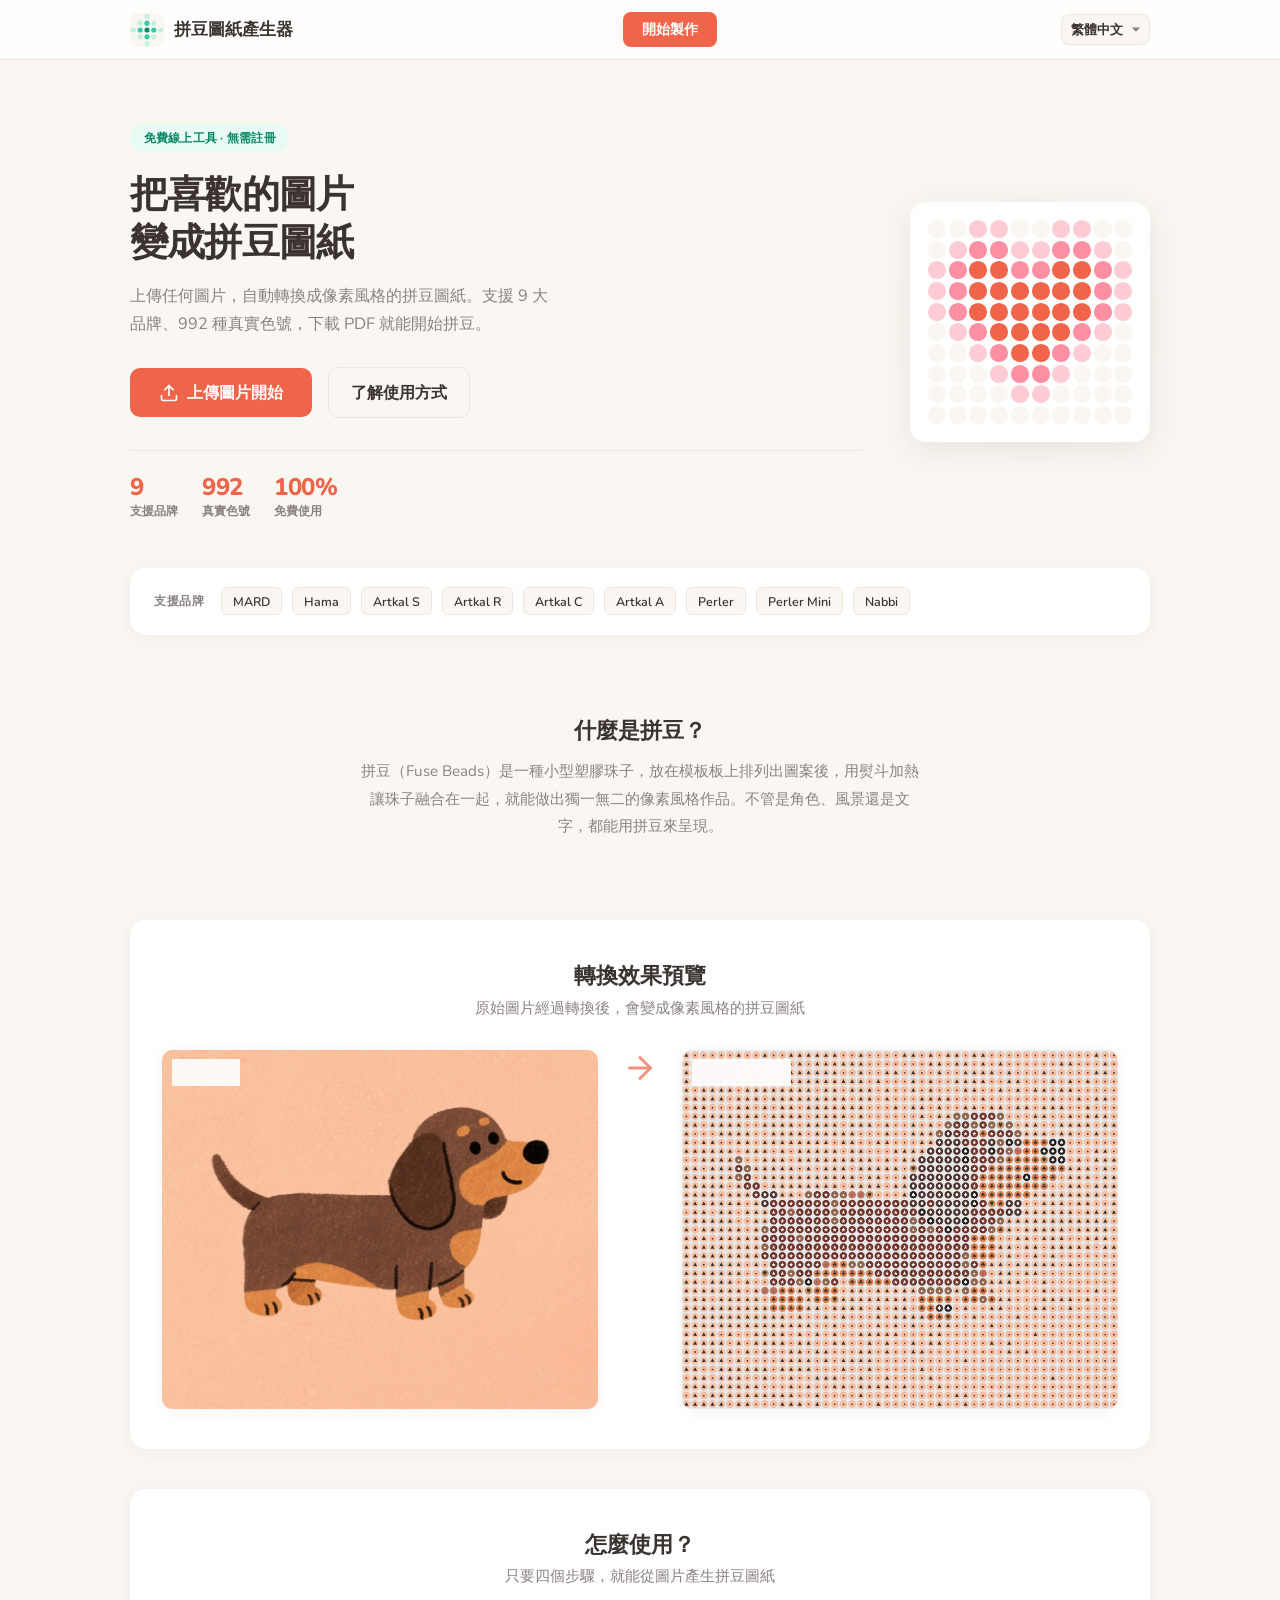
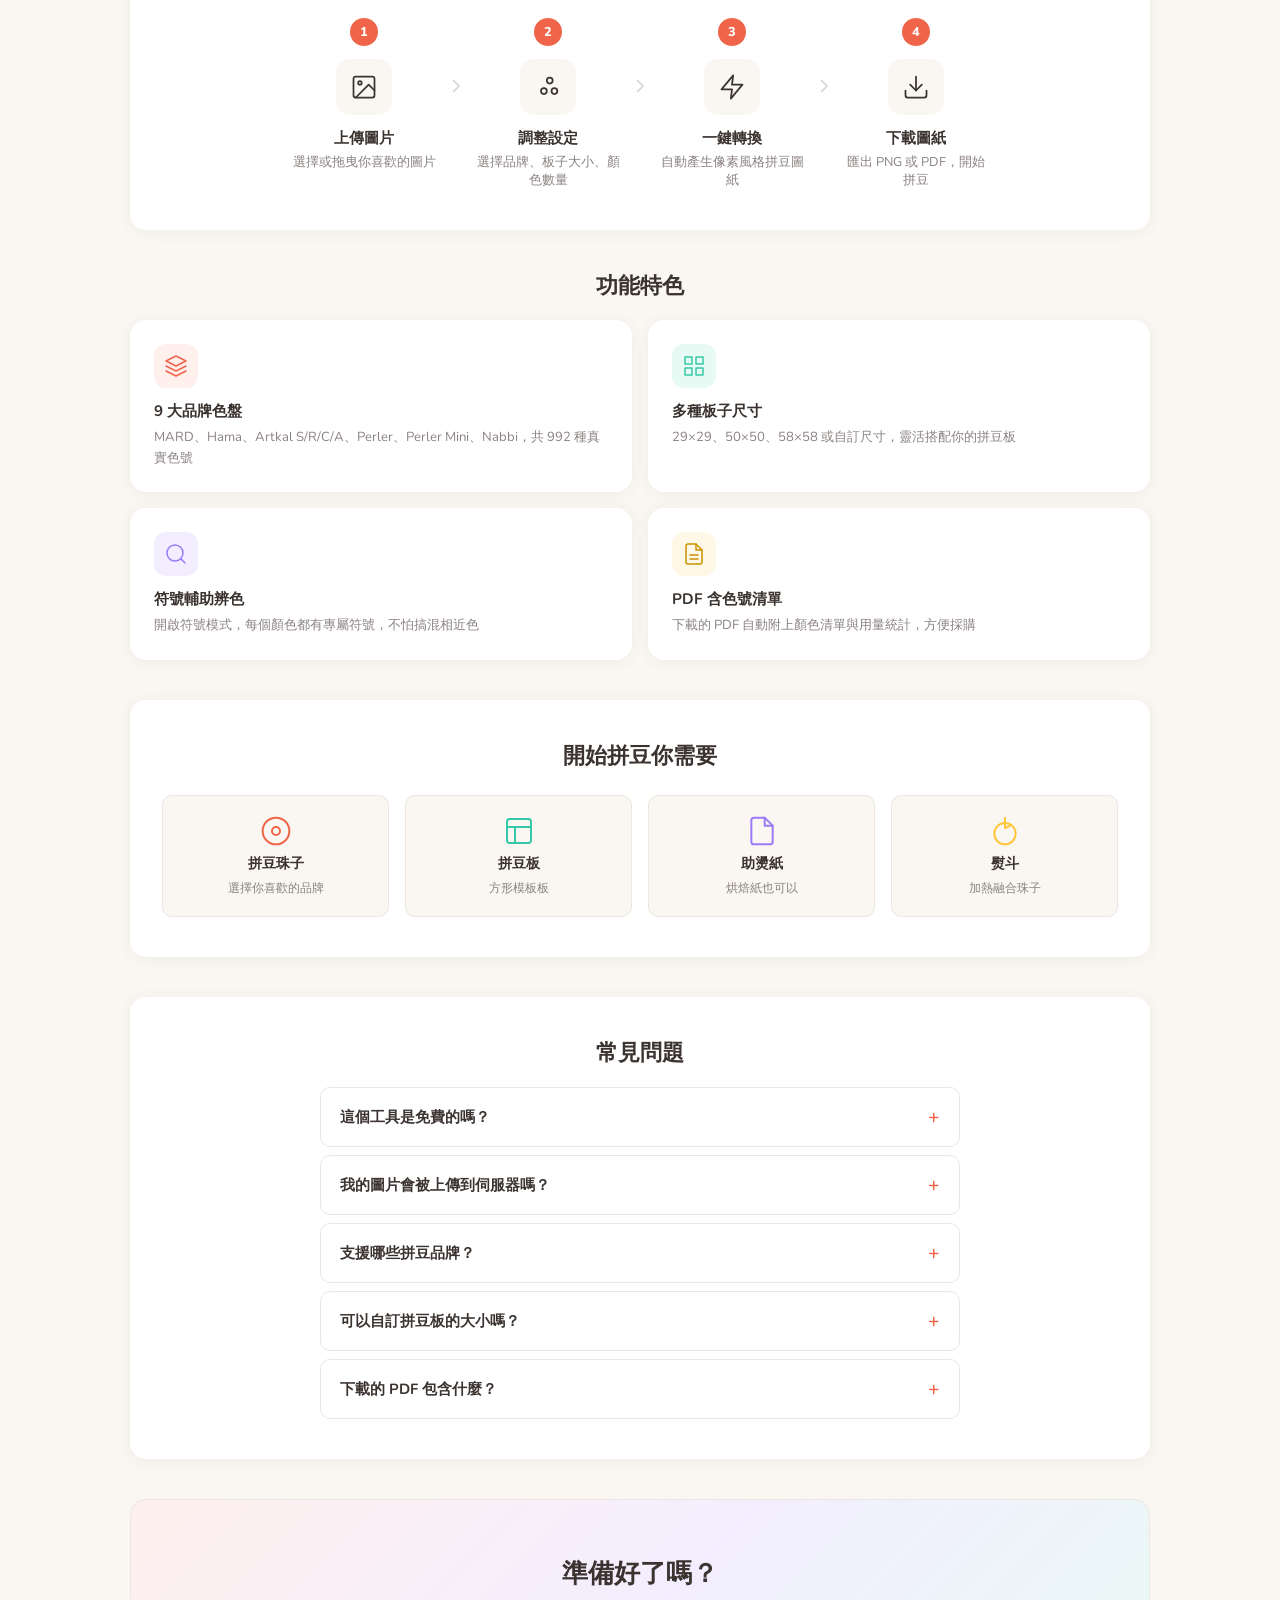
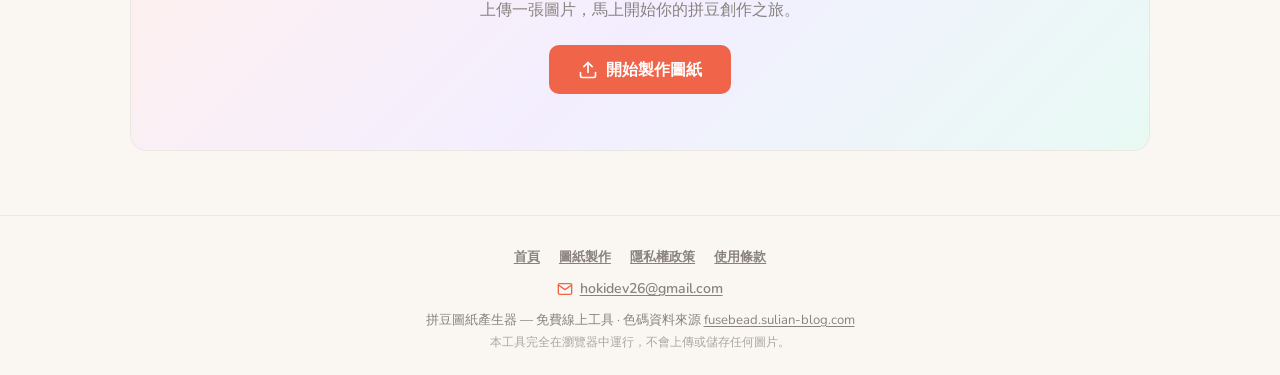
==== commit 9186fc3c: "add Google Analytics & compress demo image" ====
--- a/index.html
+++ b/index.html
@@ -3,6 +3,14 @@
 <head>
   <meta charset="UTF-8">
   <meta name="viewport" content="width=device-width, initial-scale=1.0">
+  <!-- Google tag (gtag.js) -->
+  <script async src="https://www.googletagmanager.com/gtag/js?id=G-VEXQG1LKKD"></script>
+  <script>
+    window.dataLayer = window.dataLayer || [];
+    function gtag(){dataLayer.push(arguments);}
+    gtag('js', new Date());
+    gtag('config', 'G-VEXQG1LKKD');
+  </script>
   <title>拼豆圖紙產生器 - Bead Pattern Maker | 免費線上工具</title>
   <meta name="description" content="免費線上拼豆圖紙產生器，上傳圖片自動轉換成像素風格拼豆圖紙。支援 MARD、Hama、Artkal、Perler 等 9 大品牌共 992 種真實色號，下載 PDF 即可開始拼豆創作。">
   <meta name="keywords" content="拼豆,拼豆圖紙,fuse beads,bead pattern,pixel art,拼豆產生器,Perler,Hama,Artkal,MARD">
@@ -26,6 +34,9 @@
   <link rel="preconnect" href="https://fonts.googleapis.com">
   <link rel="preconnect" href="https://fonts.gstatic.com" crossorigin>
 
+  <link rel="icon" type="image/png" sizes="64x64" href="favicon.png">
+  <link rel="icon" type="image/png" sizes="32x32" href="favicon-32.png">
+  <link rel="apple-touch-icon" href="favicon.png">
   <link rel="stylesheet" href="style.css">
   <link rel="stylesheet" href="landing.css">
 </head>
@@ -94,7 +105,7 @@
       <div class="demo-compare">
         <div class="demo-card">
           <div class="demo-label" data-i18n="demoOriginal">Original</div>
-          <img src="demo.png" alt="Demo original image" loading="lazy">
+          <img src="demo.jpg" alt="Demo original image" loading="lazy">
         </div>
         <div class="demo-arrow" aria-hidden="true">
           <svg width="36" height="36" viewBox="0 0 24 24" fill="none" stroke="var(--accent)" stroke-width="2" stroke-linecap="round" stroke-linejoin="round"><line x1="5" y1="12" x2="19" y2="12"/><polyline points="12 5 19 12 12 19"/></svg>
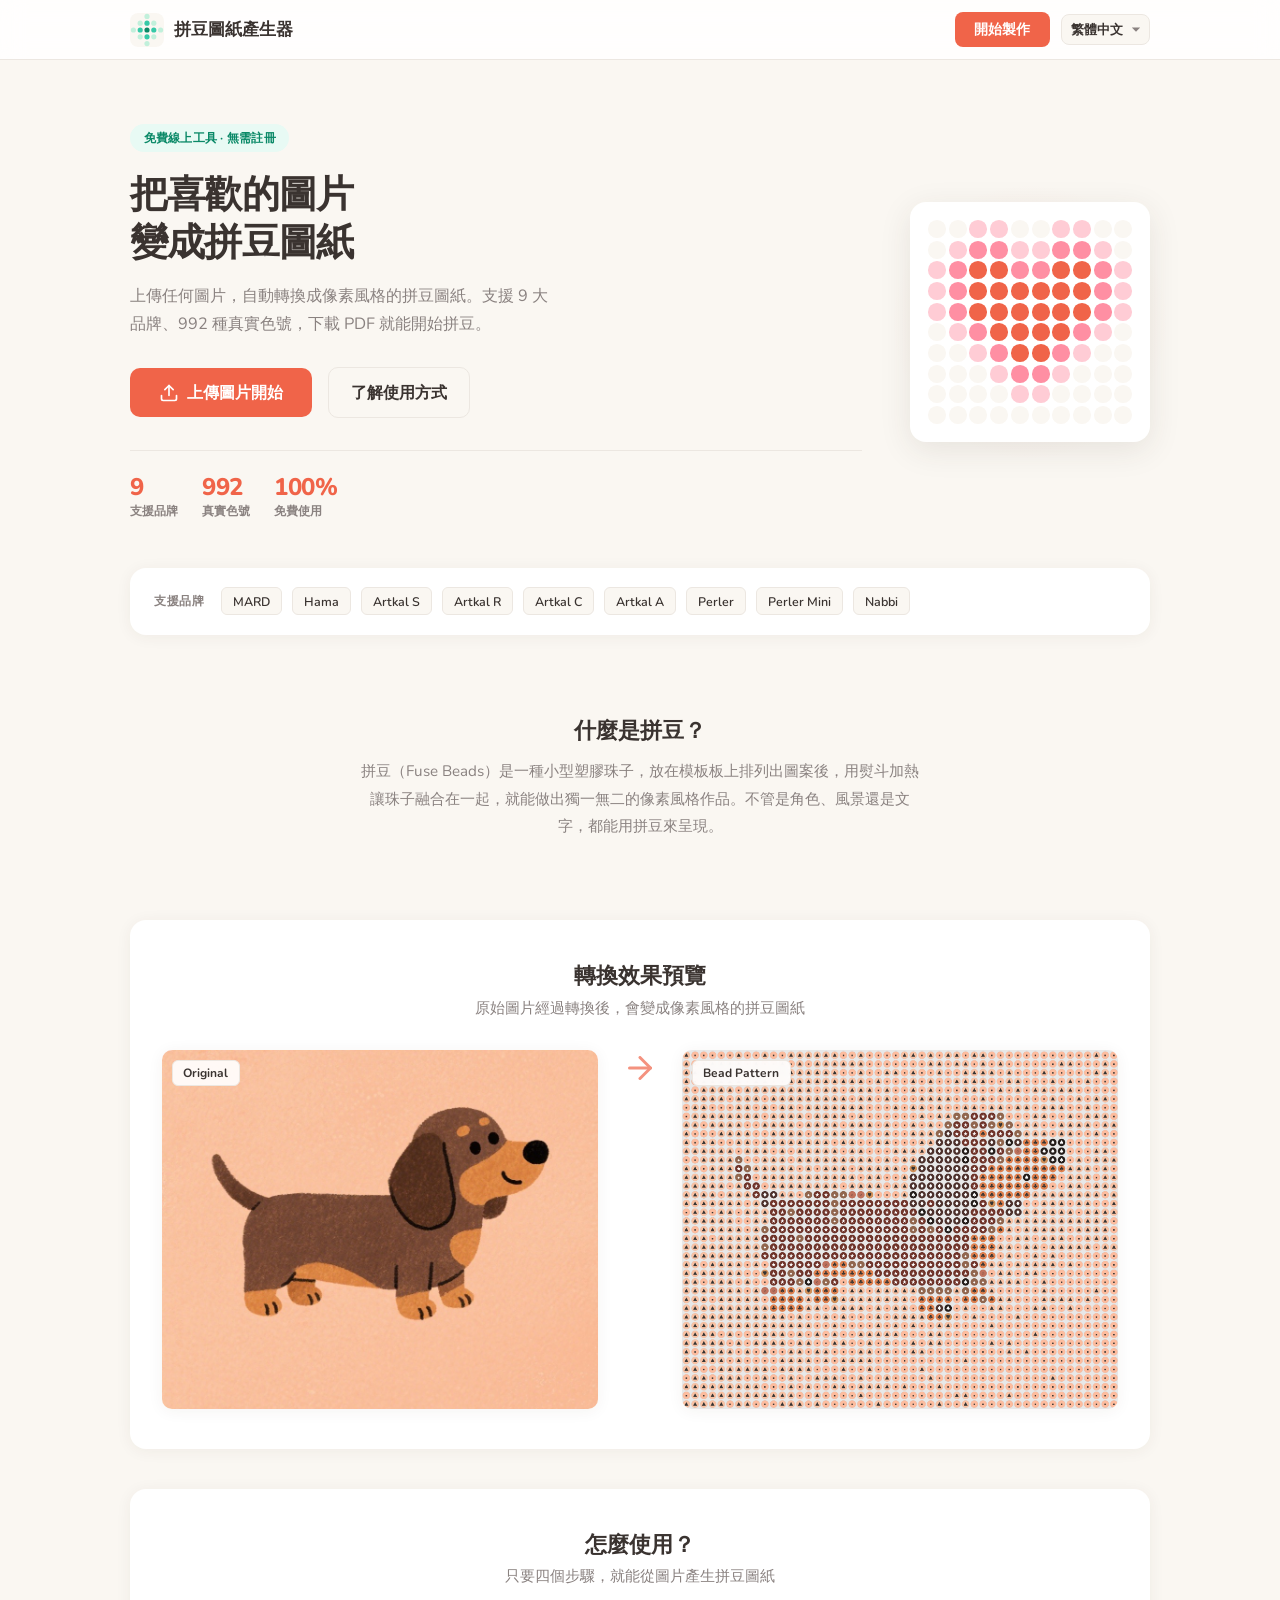
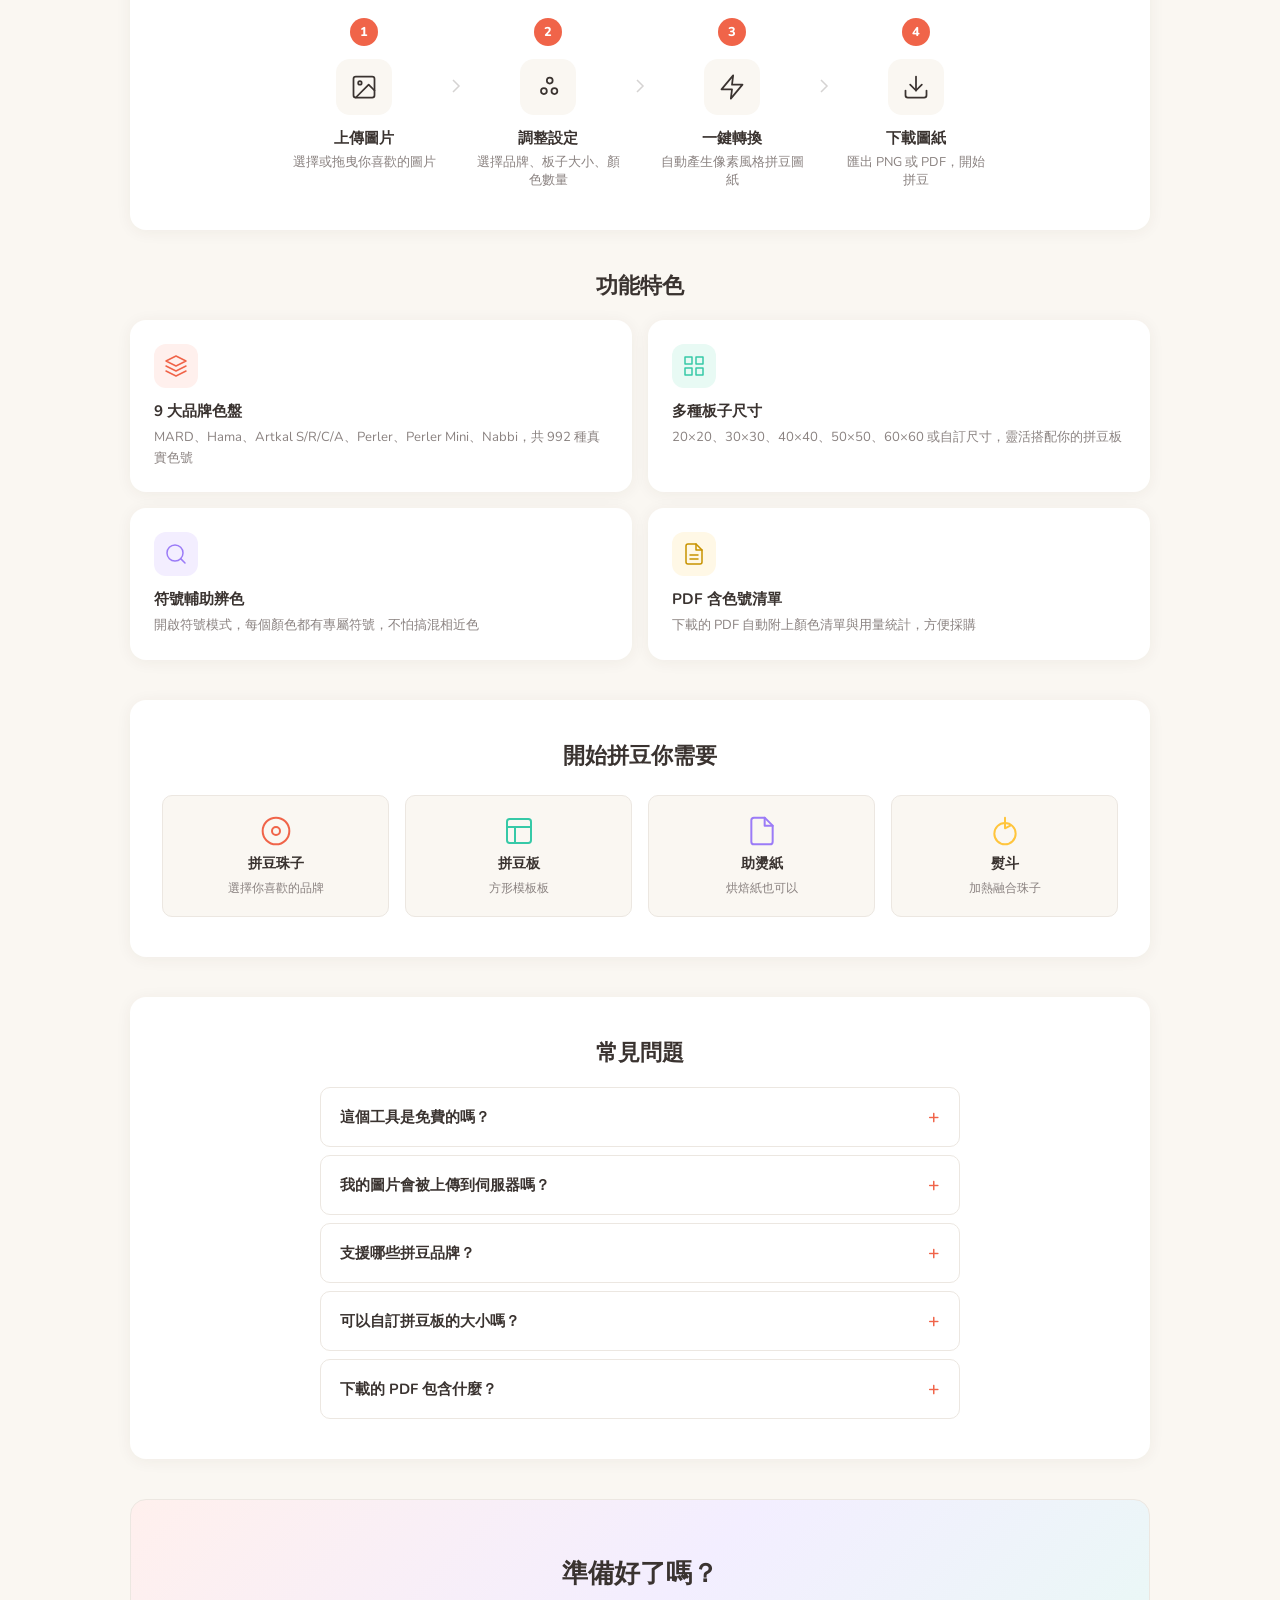
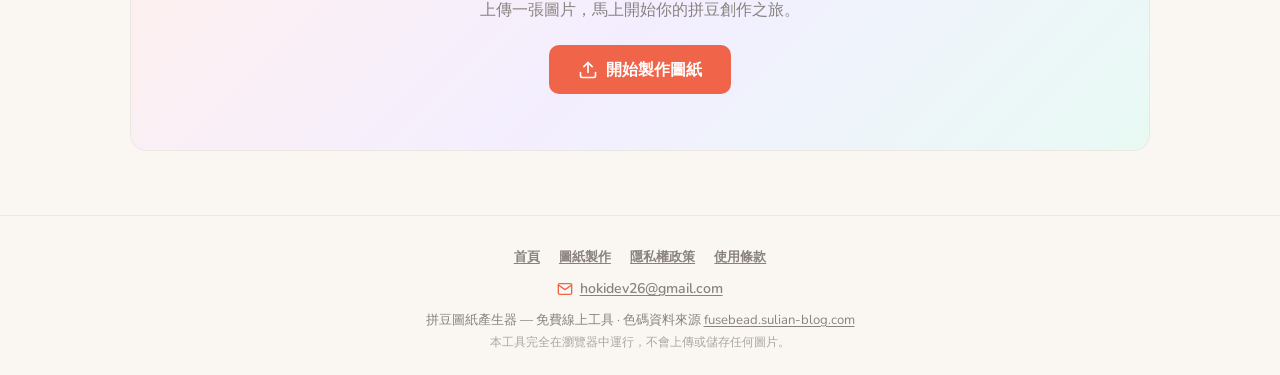
==== commit 62f8bde3: "improve editor reliability and export workflow Add safe image processing, responsive multilingual co" ====
--- a/index.html
+++ b/index.html
@@ -3,14 +3,6 @@
 <head>
   <meta charset="UTF-8">
   <meta name="viewport" content="width=device-width, initial-scale=1.0">
-  <!-- Google tag (gtag.js) -->
-  <script async src="https://www.googletagmanager.com/gtag/js?id=G-VEXQG1LKKD"></script>
-  <script>
-    window.dataLayer = window.dataLayer || [];
-    function gtag(){dataLayer.push(arguments);}
-    gtag('js', new Date());
-    gtag('config', 'G-VEXQG1LKKD');
-  </script>
   <title>拼豆圖紙產生器 - Bead Pattern Maker | 免費線上工具</title>
   <meta name="description" content="免費線上拼豆圖紙產生器，上傳圖片自動轉換成像素風格拼豆圖紙。支援 MARD、Hama、Artkal、Perler 等 9 大品牌共 992 種真實色號，下載 PDF 即可開始拼豆創作。">
   <meta name="keywords" content="拼豆,拼豆圖紙,fuse beads,bead pattern,pixel art,拼豆產生器,Perler,Hama,Artkal,MARD">
@@ -40,16 +32,16 @@
   <link rel="stylesheet" href="style.css">
   <link rel="stylesheet" href="landing.css">
 </head>
-<body class="landing-page">
+<body class="landing-page" data-page-title="pageTitleHome">
   <a href="#main-content" class="skip-link">跳到主要內容</a>
 
-  <nav class="nav" role="navigation" aria-label="主要導覽">
+  <nav class="nav" role="navigation" data-i18n-aria-label="ariaMainNav">
     <div class="nav-inner">
       <a href="index.html" class="nav-logo">
         <canvas class="logo-canvas" width="34" height="34" aria-hidden="true"></canvas>
         <span data-i18n="navLogo">拼豆圖紙產生器</span>
       </a>
-      <a href="editor.html" class="nav-cta" data-i18n="navCta">開始製作</a>
+      <div class="nav-actions"><a href="editor.html" class="nav-cta" data-i18n="navCta">開始製作</a><div class="lang-mount" data-lang-mount></div></div>
     </div>
   </nav>
 
@@ -57,7 +49,7 @@
     <section class="hero">
       <div class="hero-content">
         <div class="hero-badge" data-i18n="heroBadge">免費線上工具 · 無需註冊</div>
-        <h1 data-i18n="heroTitle">把喜歡的圖片<br>變成拼豆圖紙</h1>
+        <h1 data-i18n-html="heroTitle">把喜歡的圖片<br>變成拼豆圖紙</h1>
         <p class="hero-desc" data-i18n="heroDesc">上傳任何圖片，自動轉換成像素風格的拼豆圖紙。支援 9 大品牌、992 種真實色號，下載 PDF 就能開始拼豆。</p>
         <div class="hero-actions">
           <a href="editor.html" class="btn-hero">
@@ -82,7 +74,7 @@
         </div>
       </div>
       <div class="hero-visual">
-        <div class="bead-grid-demo" id="beadDemo" aria-label="Bead pattern animation"></div>
+        <div class="bead-grid-demo" id="beadDemo" data-i18n-aria-label="ariaPatternAnimation"></div>
         <div class="hero-visual-glow"></div>
       </div>
     </section>
@@ -162,7 +154,7 @@
         <div class="feature-card">
           <div class="feature-icon" style="background:var(--mint-light);color:var(--mint)"><svg width="24" height="24" viewBox="0 0 24 24" fill="none" stroke="currentColor" stroke-width="1.5" stroke-linecap="round" stroke-linejoin="round" aria-hidden="true"><rect x="3" y="3" width="7" height="7"/><rect x="14" y="3" width="7" height="7"/><rect x="14" y="14" width="7" height="7"/><rect x="3" y="14" width="7" height="7"/></svg></div>
           <h4 data-i18n="feat2">多種板子尺寸</h4>
-          <p data-i18n="feat2d">29×29、50×50、58×58 或自訂尺寸，靈活搭配你的拼豆板</p>
+          <p data-i18n="feat2d">20×20、30×30、40×40、50×50、60×60 或自訂尺寸，靈活搭配你的拼豆板</p>
         </div>
         <div class="feature-card">
           <div class="feature-icon" style="background:var(--purple-light);color:var(--purple)"><svg width="24" height="24" viewBox="0 0 24 24" fill="none" stroke="currentColor" stroke-width="1.5" stroke-linecap="round" stroke-linejoin="round" aria-hidden="true"><circle cx="11" cy="11" r="8"/><line x1="21" y1="21" x2="16.65" y2="16.65"/></svg></div>
@@ -220,7 +212,7 @@
         </details>
         <details class="faq-item">
           <summary data-i18n="faq4q">可以自訂拼豆板的大小嗎？</summary>
-          <p data-i18n="faq4a">可以。除了預設的 29×29、50×50 等尺寸外，你也可以自訂任意寬高。</p>
+          <p data-i18n="faq4a">可以。可選擇 20×20、30×30、40×40、50×50、60×60，或設定 10–200 的自訂寬高（總格數最多 40,000）。</p>
         </details>
         <details class="faq-item">
           <summary data-i18n="faq5q">下載的 PDF 包含什麼？</summary>
@@ -283,7 +275,7 @@
       {"@type": "Question", "name": "這個工具是免費的嗎？", "acceptedAnswer": {"@type": "Answer", "text": "是的，完全免費，無需註冊，也沒有使用次數限制。"}},
       {"@type": "Question", "name": "我的圖片會被上傳到伺服器嗎？", "acceptedAnswer": {"@type": "Answer", "text": "不會。所有處理都在你的瀏覽器中完成，圖片不會離開你的裝置。"}},
       {"@type": "Question", "name": "支援哪些拼豆品牌？", "acceptedAnswer": {"@type": "Answer", "text": "目前支援 MARD、Hama、Artkal S/R/C/A、Perler、Perler Mini、Nabbi 共 9 個品牌，992 種真實色號。"}},
-      {"@type": "Question", "name": "可以自訂拼豆板的大小嗎？", "acceptedAnswer": {"@type": "Answer", "text": "可以。除了預設的 29×29、50×50 等尺寸外，你也可以自訂任意寬高。"}},
+      {"@type": "Question", "name": "可以自訂拼豆板的大小嗎？", "acceptedAnswer": {"@type": "Answer", "text": "可以。可選擇 20×20、30×30、40×40、50×50、60×60，或設定 10–200 的自訂寬高（總格數最多 40,000）。"}},
       {"@type": "Question", "name": "下載的 PDF 包含什麼？", "acceptedAnswer": {"@type": "Answer", "text": "PDF 包含完整的拼豆圖紙、顏色清單、各色號用量統計，方便你採購材料。"}}
     ]
   }
--- a/style.css
+++ b/style.css
@@ -144,7 +144,6 @@
   max-width: 100%;
   max-height: 280px;
   border-radius: var(--radius-sm);
-  display: none;
   object-fit: contain;
 }
 
@@ -603,3 +602,48 @@
   flex-shrink: 0;
   vertical-align: middle;
 }
+
+/* ===== Accessibility, status and resilient editor states ===== */
+html { overflow-x: hidden; }
+body { overflow-x: hidden; }
+[hidden] { display: none !important; }
+.visually-hidden { position: absolute !important; width: 1px; height: 1px; padding: 0; margin: -1px; overflow: hidden; clip: rect(0, 0, 0, 0); white-space: nowrap; border: 0; }
+:focus-visible { outline: 3px solid var(--accent); outline-offset: 3px; }
+.header-brand { display: flex; justify-content: center; }
+.header-home { display: flex; align-items: center; gap: .5rem; color: inherit; text-decoration: none; min-width: 0; }
+.header-home h1 { overflow-wrap: anywhere; }
+header > .lang-mount { position: absolute; top: 1rem; right: 1rem; }
+.nav-actions { display: flex; align-items: center; gap: .7rem; flex-shrink: 0; }
+.lang-mount { display: flex; align-items: center; }
+.upload-column { min-width: 0; }
+.upload-area.is-loading { cursor: progress; }
+.upload-loading { position: absolute; inset: 0; display: flex; flex-direction: column; align-items: center; justify-content: center; gap: .6rem; background: rgba(255,255,255,.84); border-radius: inherit; color: var(--text); font-weight: 700; }
+.loading-spinner { width: 2rem; height: 2rem; border: 3px solid var(--accent-light); border-top-color: var(--accent); border-radius: 50%; animation: spin .75s linear infinite; }
+@keyframes spin { to { transform: rotate(360deg); } }
+.status-message { min-height: 1.25rem; margin-top: .55rem; color: #367c6a; font-size: .84rem; line-height: 1.45; }
+.status-message.is-error, .error-message { color: #af3d2d; background: #fff1ef; border-radius: 8px; padding: .5rem .65rem; }
+.custom-size-fields { display: grid; grid-template-columns: 1fr 1fr; gap: .7rem; }
+.setting-group input[type="color"] { width: 100%; height: 2.55rem; padding: .2rem; border: 1.5px solid var(--border); border-radius: var(--radius-sm); background: var(--bg); cursor: pointer; }
+.result.is-stale { outline: 2px solid #f4ca6b; outline-offset: -2px; }
+.btn-small:disabled { cursor: not-allowed; opacity: .5; }
+.canvas-wrapper { max-width: 100%; }
+#beadCanvas:focus-visible { outline-offset: -3px; }
+.page-content { max-width: 700px; margin: 0 auto; padding: 2rem 1.5rem; overflow-wrap: anywhere; }
+.page-content h2 { font-size: 1.6rem; font-weight: 800; margin-bottom: 1.5rem; }
+.page-content h3 { font-size: 1.1rem; font-weight: 700; margin: 1.5rem 0 .5rem; }
+.page-content p, .page-content li { color: var(--text-soft); line-height: 1.8; font-size: .92rem; }
+.page-content .legal-language-note { padding: .65rem .8rem; border-left: 3px solid var(--yellow); border-radius: 0 var(--radius-sm) var(--radius-sm) 0; background: var(--yellow-light); color: var(--text); }
+.page-content ul { padding-left: 1.2rem; margin: .5rem 0; }
+@media (max-width: 700px) {
+  header { padding: 1.35rem 4.6rem 1.25rem 1rem; }
+  .header-brand { justify-content: flex-start; text-align: left; }
+  header h1, .header-home h1 { font-size: 1.3rem !important; }
+  .custom-size-fields { grid-template-columns: 1fr; }
+  main { padding: 1.25rem .8rem; }
+  .settings, .result { padding: 1rem; }
+  .upload-area { min-height: 230px; padding: 1rem; }
+  .page-content { padding: 1.5rem 1rem; }
+}
+@media (prefers-reduced-motion: reduce) {
+  *, *::before, *::after { animation-duration: .01ms !important; animation-iteration-count: 1 !important; scroll-behavior: auto !important; transition-duration: .01ms !important; }
+}
--- a/landing.css
+++ b/landing.css
@@ -776,3 +776,21 @@
   .demo-bead { animation: none; }
   .fade-in { opacity: 1; transform: none; transition: none; }
 }
+
+@media (max-width: 700px) {
+  .nav-inner { padding: .65rem .8rem; gap: .55rem; }
+  .nav-logo { min-width: 0; font-size: .86rem; }
+  .nav-logo span { overflow-wrap: anywhere; }
+  .nav-actions { gap: .4rem; }
+  .nav-cta { padding: .45rem .55rem; white-space: nowrap; }
+  .landing-main { padding: 0 .9rem 1.5rem; }
+  .brands-list { min-width: 0; }
+  .demo-section, .steps-section, .needs-section, .faq-section { padding: 1.6rem 1rem; }
+}
+
+@media (max-width: 420px) {
+  .nav-logo .logo-canvas { width: 28px; height: 28px; }
+  .nav-logo { font-size: .76rem; }
+  .lang-select { max-width: 88px; font-size: .7rem; padding-left: .35rem; }
+  .nav-cta { font-size: .76rem; }
+}
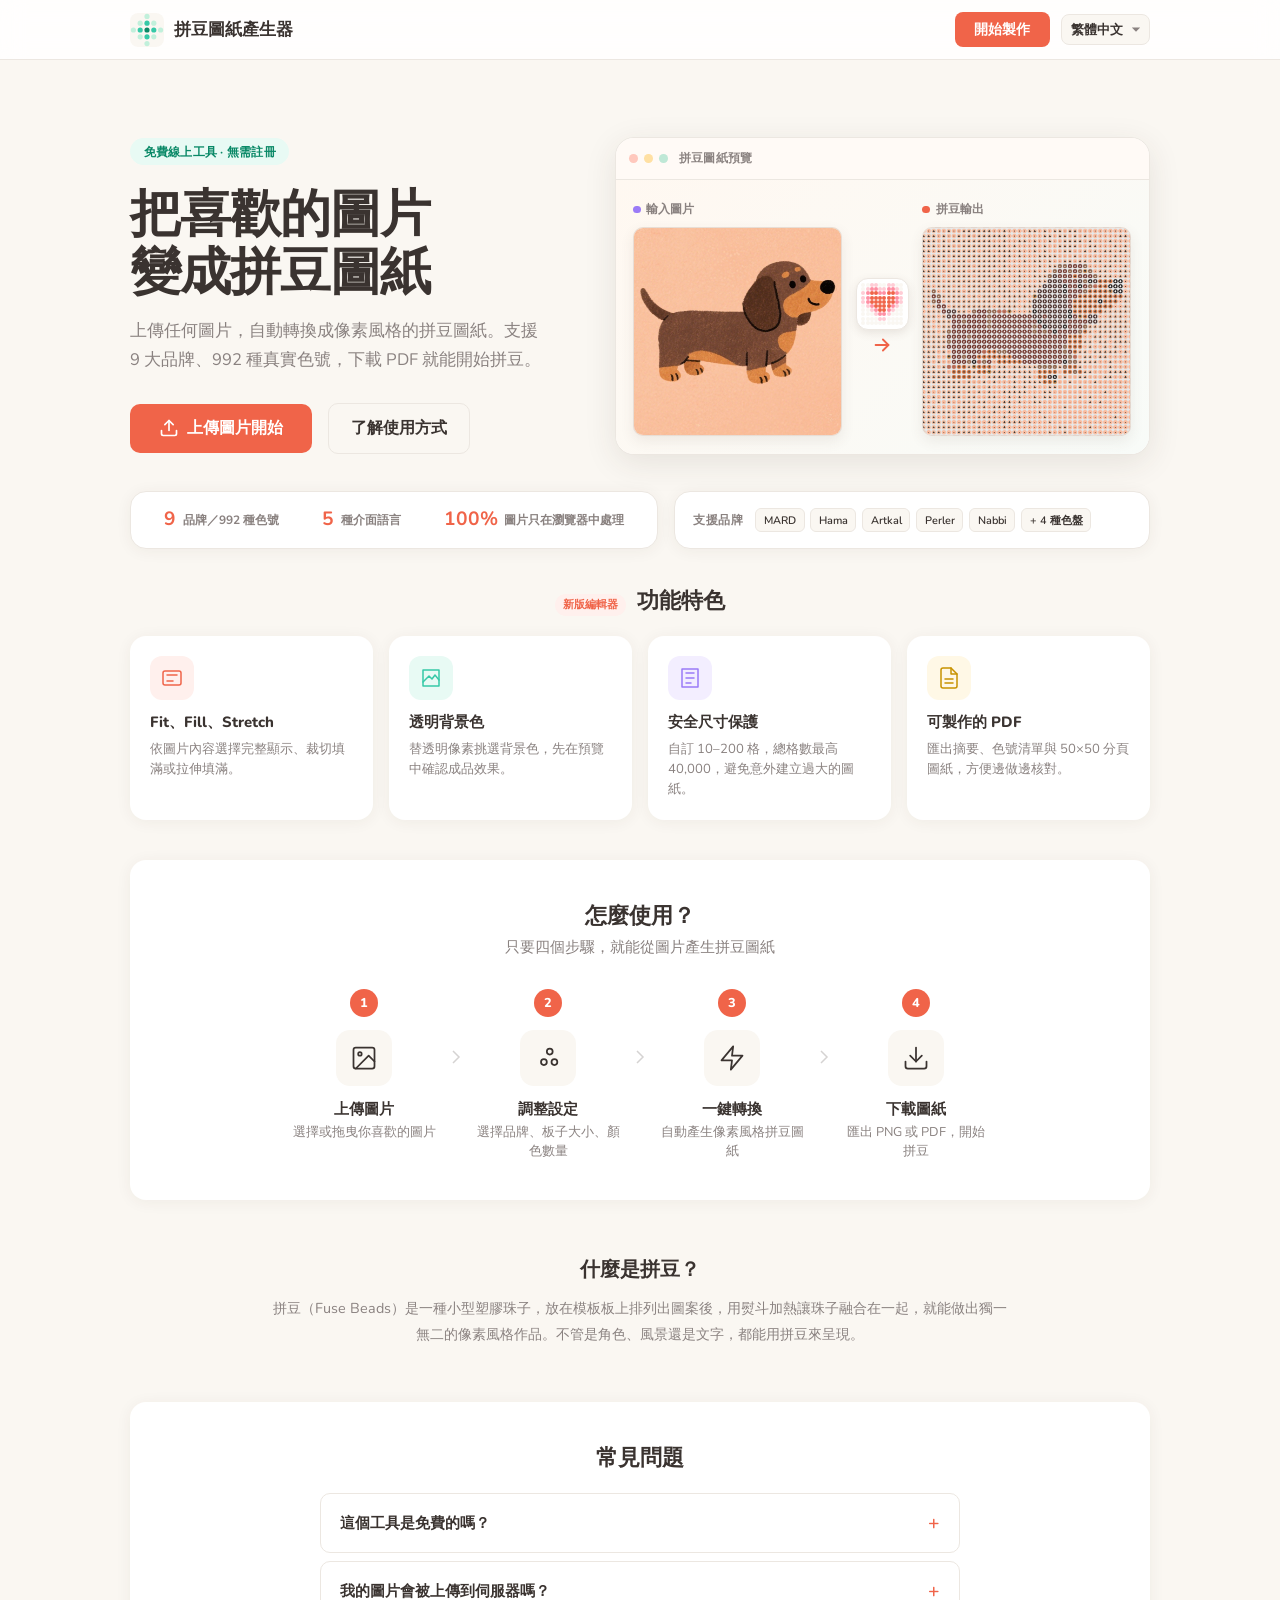
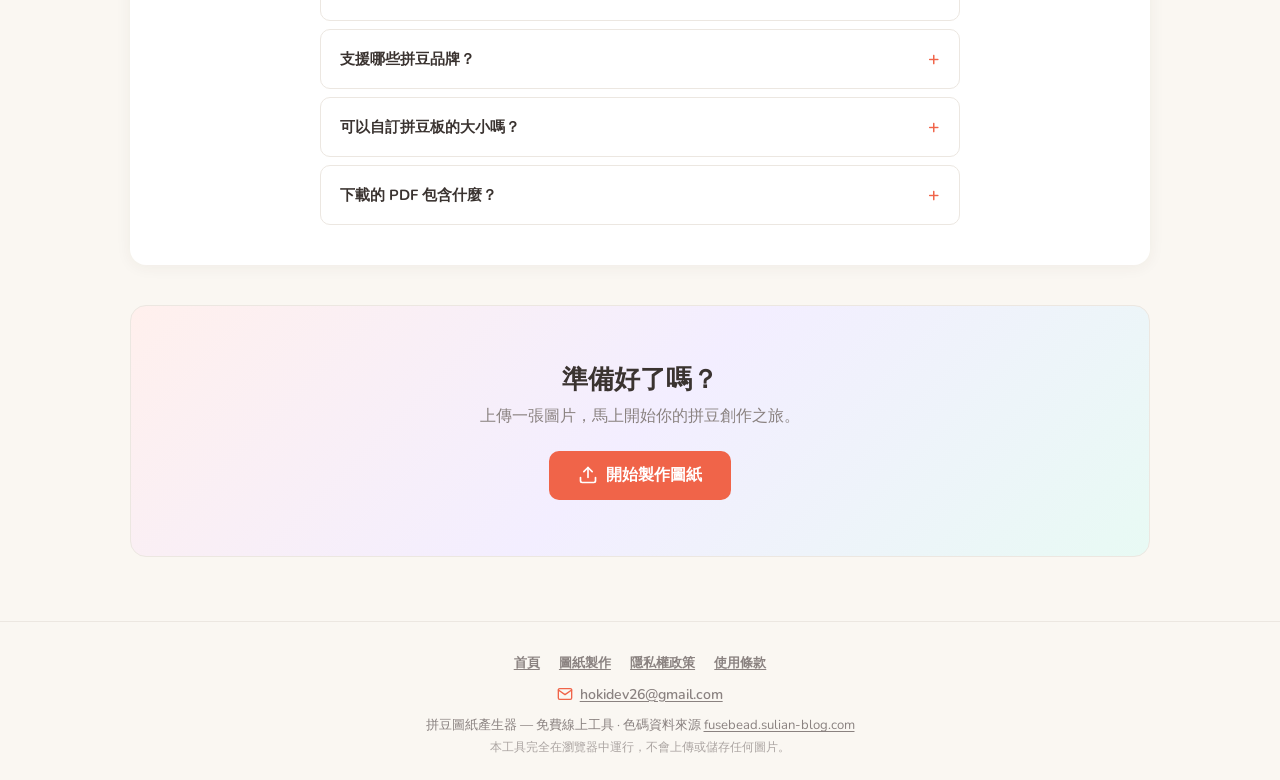
==== commit dd36bd4f: "redesign homepage around product preview Show the real conversion workflow, surface editor capabilit" ====
--- a/index.html
+++ b/index.html
@@ -46,7 +46,7 @@
   </nav>
 
   <main class="landing-main" id="main-content">
-    <section class="hero">
+    <section class="hero landing-v2-hero">
       <div class="hero-content">
         <div class="hero-badge" data-i18n="heroBadge">免費線上工具 · 無需註冊</div>
         <h1 data-i18n-html="heroTitle">把喜歡的圖片<br>變成拼豆圖紙</h1>
@@ -58,54 +58,69 @@
           </a>
           <a href="#how-it-works" class="btn-ghost" data-i18n="heroGhost">了解使用方式</a>
         </div>
-        <div class="hero-stats">
-          <div class="hero-stat">
-            <span class="hero-stat-num">9</span>
-            <span class="hero-stat-label" data-i18n="statBrands">支援品牌</span>
+      </div>
+      <div class="hero-visual">
+        <section class="product-preview" data-i18n-aria-label="ariaProductPreview">
+          <div class="preview-titlebar" aria-hidden="true"><span></span><span></span><span></span><b data-i18n="previewWindowTitle">拼豆圖紙預覽</b></div>
+          <div class="preview-workspace" id="previewWorkspace">
+            <figure class="preview-panel preview-input-panel">
+              <figcaption><span class="preview-dot preview-dot-input"></span><span data-i18n="previewInput">輸入圖片</span></figcaption>
+              <div class="preview-image-frame"><img id="sourcePreview" src="demo.jpg" data-i18n-alt="previewSourceAlt" alt="範例輸入圖片" loading="eager"></div>
+            </figure>
+            <div class="preview-transform" aria-hidden="true">
+              <div class="bead-grid-demo" id="beadDemo" data-i18n-aria-label="ariaPatternAnimation"></div>
+              <svg width="22" height="22" viewBox="0 0 24 24" fill="none" stroke="currentColor" stroke-width="2" stroke-linecap="round" stroke-linejoin="round"><path d="M5 12h14"/><path d="m13 6 6 6-6 6"/></svg>
+            </div>
+            <figure class="preview-panel preview-output-panel">
+              <figcaption><span class="preview-dot preview-dot-output"></span><span data-i18n="previewOutput">拼豆輸出</span></figcaption>
+              <div class="preview-image-frame preview-output-frame" id="outputPreviewFrame"><img id="patternPreview" src="demo-beads.png" data-i18n-alt="previewPatternAlt" alt="範例拼豆圖紙輸出" loading="eager"></div>
+            </figure>
           </div>
-          <div class="hero-stat">
-            <span class="hero-stat-num">992</span>
-            <span class="hero-stat-label" data-i18n="statColors">真實色號</span>
-          </div>
-          <div class="hero-stat">
-            <span class="hero-stat-num">100%</span>
-            <span class="hero-stat-label" data-i18n="statFree">免費使用</span>
-          </div>
-        </div>
-      </div>
-      <div class="hero-visual">
-        <div class="bead-grid-demo" id="beadDemo" data-i18n-aria-label="ariaPatternAnimation"></div>
-        <div class="hero-visual-glow"></div>
-      </div>
-    </section>
-
-    <section class="brands-strip fade-in">
-      <p data-i18n="brandsLabel">支援品牌</p>
-      <div class="brands-list">
-        <span>MARD</span><span>Hama</span><span>Artkal S</span><span>Artkal R</span><span>Artkal C</span><span>Artkal A</span><span>Perler</span><span>Perler Mini</span><span>Nabbi</span>
-      </div>
-    </section>
-
-    <section class="intro-section fade-in">
-      <h2 data-i18n="introTitle">什麼是拼豆？</h2>
-      <p data-i18n="introDesc">拼豆（Fuse Beads）是一種小型塑膠珠子，放在模板板上排列出圖案後，用熨斗加熱讓珠子融合在一起，就能做出獨一無二的像素風格作品。不管是角色、風景還是文字，都能用拼豆來呈現。</p>
-    </section>
-
-    <section class="demo-section fade-in">
-      <h2 data-i18n="demoTitle">轉換效果預覽</h2>
-      <p class="section-desc" data-i18n="demoDesc">原始圖片經過轉換後，會變成像素風格的拼豆圖紙</p>
-      <div class="demo-compare">
-        <div class="demo-card">
-          <div class="demo-label" data-i18n="demoOriginal">Original</div>
-          <img src="demo.jpg" alt="Demo original image" loading="lazy">
-        </div>
-        <div class="demo-arrow" aria-hidden="true">
-          <svg width="36" height="36" viewBox="0 0 24 24" fill="none" stroke="var(--accent)" stroke-width="2" stroke-linecap="round" stroke-linejoin="round"><line x1="5" y1="12" x2="19" y2="12"/><polyline points="12 5 19 12 12 19"/></svg>
-        </div>
-        <div class="demo-card">
-          <div class="demo-label" data-i18n="demoBeads">Bead Pattern</div>
-          <img src="demo-beads.png" alt="Bead pattern preview" loading="lazy">
-        </div>
+
+        </section>
+      </div>
+    </section>
+
+    <section class="trust-section fade-in" aria-label="Product facts" data-i18n-aria-label="ariaTrustFacts">
+      <div class="trust-facts">
+        <p><strong>9</strong><span data-i18n="trustBrands">品牌／992 種色號</span></p>
+        <p><strong>5</strong><span data-i18n="trustLanguages">種介面語言</span></p>
+        <p><strong>100%</strong><span data-i18n="trustPrivate">圖片只在瀏覽器中處理</span></p>
+      </div>
+      <div class="brands-strip">
+        <p data-i18n="brandsLabel">支援品牌</p>
+        <div class="brands-list" aria-label="Supported bead brands" data-i18n-aria-label="ariaBrandList">
+          <span>MARD</span><span>Hama</span><span>Artkal</span><span>Perler</span><span>Nabbi</span><span data-i18n="brandsMore">+ 4 種色盤</span>
+        </div>
+      </div>
+    </section>
+
+    <section class="features-section editor-features fade-in">
+      <div class="section-heading">
+        <p class="section-kicker" data-i18n="featuresKicker">新版編輯器</p>
+        <h2 data-i18n="featTitle">功能特色</h2>
+      </div>
+      <div class="features">
+        <article class="feature-card">
+          <div class="feature-icon" style="background:var(--accent-light);color:var(--accent)"><svg width="24" height="24" viewBox="0 0 24 24" fill="none" stroke="currentColor" stroke-width="1.5" stroke-linecap="round" stroke-linejoin="round" aria-hidden="true"><rect x="3" y="5" width="18" height="14" rx="2"/><path d="M7 9h10M7 15h6"/></svg></div>
+          <h3 data-i18n="featureFitTitle">Fit、Fill、Stretch</h3>
+          <p data-i18n="featureFitDesc">依圖片內容選擇完整顯示、裁切填滿或拉伸填滿。</p>
+        </article>
+        <article class="feature-card">
+          <div class="feature-icon" style="background:var(--mint-light);color:var(--mint)"><svg width="24" height="24" viewBox="0 0 24 24" fill="none" stroke="currentColor" stroke-width="1.5" stroke-linecap="round" stroke-linejoin="round" aria-hidden="true"><path d="M4 4h16v16H4z"/><path d="M4 16 10 10l3 3 3-4 4 5"/></svg></div>
+          <h3 data-i18n="featureBackgroundTitle">透明背景色</h3>
+          <p data-i18n="featureBackgroundDesc">替透明像素挑選背景色，先在預覽中確認成品效果。</p>
+        </article>
+        <article class="feature-card">
+          <div class="feature-icon" style="background:var(--purple-light);color:var(--purple)"><svg width="24" height="24" viewBox="0 0 24 24" fill="none" stroke="currentColor" stroke-width="1.5" stroke-linecap="round" stroke-linejoin="round" aria-hidden="true"><path d="M4 3h16v18H4z"/><path d="M8 7h8M8 12h8M8 17h5"/></svg></div>
+          <h3 data-i18n="featureSafetyTitle">安全尺寸保護</h3>
+          <p data-i18n="featureSafetyDesc">自訂 10–200 格，總格數最高 40,000，避免意外建立過大的圖紙。</p>
+        </article>
+        <article class="feature-card">
+          <div class="feature-icon" style="background:var(--yellow-light);color:#c89200"><svg width="24" height="24" viewBox="0 0 24 24" fill="none" stroke="currentColor" stroke-width="1.5" stroke-linecap="round" stroke-linejoin="round" aria-hidden="true"><path d="M14 2H6a2 2 0 0 0-2 2v16a2 2 0 0 0 2 2h12a2 2 0 0 0 2-2V8z"/><polyline points="14 2 14 8 20 8"/><path d="M8 13h8M8 17h8"/></svg></div>
+          <h3 data-i18n="featurePdfTitle">可製作的 PDF</h3>
+          <p data-i18n="featurePdfDesc">匯出摘要、色號清單與 50×50 分頁圖紙，方便邊做邊核對。</p>
+        </article>
       </div>
     </section>
 
@@ -143,56 +158,9 @@
       </div>
     </section>
 
-    <section class="features-section fade-in">
-      <h2 data-i18n="featTitle">功能特色</h2>
-      <div class="features">
-        <div class="feature-card">
-          <div class="feature-icon" style="background:var(--accent-light);color:var(--accent)"><svg width="24" height="24" viewBox="0 0 24 24" fill="none" stroke="currentColor" stroke-width="1.5" stroke-linecap="round" stroke-linejoin="round" aria-hidden="true"><path d="M12 2L2 7l10 5 10-5-10-5z"/><path d="M2 17l10 5 10-5"/><path d="M2 12l10 5 10-5"/></svg></div>
-          <h4 data-i18n="feat1">9 大品牌色盤</h4>
-          <p data-i18n="feat1d">MARD、Hama、Artkal S/R/C/A、Perler、Perler Mini、Nabbi，共 992 種真實色號</p>
-        </div>
-        <div class="feature-card">
-          <div class="feature-icon" style="background:var(--mint-light);color:var(--mint)"><svg width="24" height="24" viewBox="0 0 24 24" fill="none" stroke="currentColor" stroke-width="1.5" stroke-linecap="round" stroke-linejoin="round" aria-hidden="true"><rect x="3" y="3" width="7" height="7"/><rect x="14" y="3" width="7" height="7"/><rect x="14" y="14" width="7" height="7"/><rect x="3" y="14" width="7" height="7"/></svg></div>
-          <h4 data-i18n="feat2">多種板子尺寸</h4>
-          <p data-i18n="feat2d">20×20、30×30、40×40、50×50、60×60 或自訂尺寸，靈活搭配你的拼豆板</p>
-        </div>
-        <div class="feature-card">
-          <div class="feature-icon" style="background:var(--purple-light);color:var(--purple)"><svg width="24" height="24" viewBox="0 0 24 24" fill="none" stroke="currentColor" stroke-width="1.5" stroke-linecap="round" stroke-linejoin="round" aria-hidden="true"><circle cx="11" cy="11" r="8"/><line x1="21" y1="21" x2="16.65" y2="16.65"/></svg></div>
-          <h4 data-i18n="feat3">符號輔助辨色</h4>
-          <p data-i18n="feat3d">開啟符號模式，每個顏色都有專屬符號，不怕搞混相近色</p>
-        </div>
-        <div class="feature-card">
-          <div class="feature-icon" style="background:var(--yellow-light);color:#c89200"><svg width="24" height="24" viewBox="0 0 24 24" fill="none" stroke="currentColor" stroke-width="1.5" stroke-linecap="round" stroke-linejoin="round" aria-hidden="true"><path d="M14 2H6a2 2 0 0 0-2 2v16a2 2 0 0 0 2 2h12a2 2 0 0 0 2-2V8z"/><polyline points="14 2 14 8 20 8"/><line x1="16" y1="13" x2="8" y2="13"/><line x1="16" y1="17" x2="8" y2="17"/></svg></div>
-          <h4 data-i18n="feat4">PDF 含色號清單</h4>
-          <p data-i18n="feat4d">下載的 PDF 自動附上顏色清單與用量統計，方便採購</p>
-        </div>
-      </div>
-    </section>
-
-    <section class="needs-section fade-in">
-      <h2 data-i18n="needsTitle">開始拼豆你需要</h2>
-      <div class="needs-grid">
-        <div class="need-card">
-          <svg width="32" height="32" viewBox="0 0 24 24" fill="none" stroke="var(--accent)" stroke-width="1.5" stroke-linecap="round" stroke-linejoin="round" aria-hidden="true"><circle cx="12" cy="12" r="10"/><circle cx="12" cy="12" r="3"/></svg>
-          <span data-i18n="need1">拼豆珠子</span>
-          <small data-i18n="need1d">選擇你喜歡的品牌</small>
-        </div>
-        <div class="need-card">
-          <svg width="32" height="32" viewBox="0 0 24 24" fill="none" stroke="var(--mint)" stroke-width="1.5" stroke-linecap="round" stroke-linejoin="round" aria-hidden="true"><rect x="3" y="3" width="18" height="18" rx="2" ry="2"/><line x1="3" y1="9" x2="21" y2="9"/><line x1="9" y1="21" x2="9" y2="9"/></svg>
-          <span data-i18n="need2">拼豆板</span>
-          <small data-i18n="need2d">方形模板板</small>
-        </div>
-        <div class="need-card">
-          <svg width="32" height="32" viewBox="0 0 24 24" fill="none" stroke="var(--purple)" stroke-width="1.5" stroke-linecap="round" stroke-linejoin="round" aria-hidden="true"><path d="M14 2H6a2 2 0 0 0-2 2v16a2 2 0 0 0 2 2h12a2 2 0 0 0 2-2V8z"/><polyline points="14 2 14 8 20 8"/></svg>
-          <span data-i18n="need3">助燙紙</span>
-          <small data-i18n="need3d">烘焙紙也可以</small>
-        </div>
-        <div class="need-card">
-          <svg width="32" height="32" viewBox="0 0 24 24" fill="none" stroke="var(--yellow)" stroke-width="1.5" stroke-linecap="round" stroke-linejoin="round" aria-hidden="true"><path d="M12 2v8l4-2"/><circle cx="12" cy="14" r="8"/></svg>
-          <span data-i18n="need4">熨斗</span>
-          <small data-i18n="need4d">加熱融合珠子</small>
-        </div>
-      </div>
+    <section class="intro-section intro-section-compact fade-in">
+      <h2 data-i18n="introTitle">什麼是拼豆？</h2>
+      <p data-i18n="introDesc">拼豆（Fuse Beads）是一種小型塑膠珠子，放在模板板上排列出圖案後，用熨斗加熱讓珠子融合在一起，就能做出獨一無二的像素風格作品。不管是角色、風景還是文字，都能用拼豆來呈現。</p>
     </section>
 
     <section class="faq-section fade-in">
@@ -232,6 +200,8 @@
       </div>
     </section>
   </main>
+
+  <a href="editor.html" class="mobile-cta" data-i18n="mobileCta">開始製作圖紙</a>
 
   <footer>
     <div class="footer-links">
@@ -283,41 +253,46 @@
 
   <script>
   (function() {
+    var reducedMotion = window.matchMedia && window.matchMedia('(prefers-reduced-motion: reduce)').matches;
     document.querySelectorAll('a[href^="#"]').forEach(function(a) {
       a.addEventListener('click', function(e) {
         var target = document.querySelector(this.getAttribute('href'));
-        if (target) { e.preventDefault(); target.scrollIntoView({ behavior: 'smooth', block: 'start' }); }
+        if (target) {
+          e.preventDefault();
+          target.scrollIntoView({ behavior: reducedMotion ? 'auto' : 'smooth', block: 'start' });
+        }
       });
     });
+
     var demo = document.getElementById('beadDemo');
-    if (!demo) return;
-    var size = 10;
-    var heart = [[0,0,1,1,0,0,1,1,0,0],[0,1,2,2,1,1,2,2,1,0],[1,2,3,3,2,2,3,3,2,1],[1,2,3,3,3,3,3,3,2,1],[1,2,3,3,3,3,3,3,2,1],[0,1,2,3,3,3,3,2,1,0],[0,0,1,2,3,3,2,1,0,0],[0,0,0,1,2,2,1,0,0,0],[0,0,0,0,1,1,0,0,0,0],[0,0,0,0,0,0,0,0,0,0]];
-    var star = [[0,0,0,0,1,1,0,0,0,0],[0,0,0,1,2,2,1,0,0,0],[0,0,1,2,3,3,2,1,0,0],[1,1,2,3,3,3,3,2,1,1],[0,1,2,3,3,3,3,2,1,0],[0,0,1,3,3,3,3,1,0,0],[0,1,2,3,2,2,3,2,1,0],[1,2,3,2,1,1,2,3,2,1],[0,2,1,0,0,0,0,1,2,0],[0,1,0,0,0,0,0,0,1,0]];
-    var patterns = [heart, star];
-    var palettes = [['#faf7f2','#ffccd5','#ff8fa3','#f06449'],['#faf7f2','#c1f0db','#36c9a7','#0a8967'],['#faf7f2','#d5c4f7','#9b7bf7','#6a3fd4'],['#faf7f2','#ffe5a0','#ffc53d','#e6a200']];
-    var idx = 0;
-    window._beadDemoIdx = 0;
-    function render() {
-      var pal = palettes[idx % palettes.length], pat = patterns[idx % patterns.length];
-      demo.innerHTML = '';
-      demo.style.display = 'grid';
-      demo.style.gridTemplateColumns = 'repeat(' + size + ', 1fr)';
-      demo.style.gap = '3px';
-      for (var y = 0; y < size; y++) for (var x = 0; x < size; x++) {
-        var b = document.createElement('div');
-        b.className = 'demo-bead';
-        b.style.background = pal[pat[y][x]];
-        b.style.animationDelay = ((y+x)*0.035)+'s';
-        demo.appendChild(b);
+    if (demo) {
+      var size = 10;
+      var heart = [[0,0,1,1,0,0,1,1,0,0],[0,1,2,2,1,1,2,2,1,0],[1,2,3,3,2,2,3,3,2,1],[1,2,3,3,3,3,3,3,2,1],[1,2,3,3,3,3,3,3,2,1],[0,1,2,3,3,3,3,2,1,0],[0,0,1,2,3,3,2,1,0,0],[0,0,0,1,2,2,1,0,0,0],[0,0,0,0,1,1,0,0,0,0],[0,0,0,0,0,0,0,0,0,0]];
+      var star = [[0,0,0,0,1,1,0,0,0,0],[0,0,0,1,2,2,1,0,0,0],[0,0,1,2,3,3,2,1,0,0],[1,1,2,3,3,3,3,2,1,1],[0,1,2,3,3,3,3,2,1,0],[0,0,1,3,3,3,3,1,0,0],[0,1,2,3,2,2,3,2,1,0],[1,2,3,2,1,1,2,3,2,1],[0,2,1,0,0,0,0,1,2,0],[0,1,0,0,0,0,0,0,1,0]];
+      var patterns = [heart, star];
+      var palettes = [['#faf7f2','#ffccd5','#ff8fa3','#f06449'],['#faf7f2','#c1f0db','#36c9a7','#0a8967'],['#faf7f2','#d5c4f7','#9b7bf7','#6a3fd4'],['#faf7f2','#ffe5a0','#ffc53d','#e6a200']];
+      var idx = 0;
+      window._beadDemoIdx = 0;
+      function render() {
+        var pal = palettes[idx % palettes.length], pat = patterns[idx % patterns.length];
+        demo.replaceChildren();
+        demo.style.display = 'grid';
+        demo.style.gridTemplateColumns = 'repeat(' + size + ', 1fr)';
+        for (var y = 0; y < size; y++) for (var x = 0; x < size; x++) {
+          var b = document.createElement('div');
+          b.className = 'demo-bead';
+          b.style.background = pal[pat[y][x]];
+          b.style.animationDelay = reducedMotion ? '0s' : ((y + x) * 0.035) + 's';
+          demo.appendChild(b);
+        }
+        idx++;
+        window._beadDemoIdx = idx;
       }
-      idx++;
-      window._beadDemoIdx = idx;
+      render();
+      if (!reducedMotion) window.setInterval(render, 3500);
     }
-    render(); setInterval(render, 3500);
-
-    // Scroll fade-in animation
-    if ('IntersectionObserver' in window) {
+
+    if ('IntersectionObserver' in window && !reducedMotion) {
       var observer = new IntersectionObserver(function(entries) {
         entries.forEach(function(entry) {
           if (entry.isIntersecting) {
--- a/landing.css
+++ b/landing.css
@@ -794,3 +794,318 @@
   .lang-select { max-width: 88px; font-size: .7rem; padding-left: .35rem; }
   .nav-cta { font-size: .76rem; }
 }
+
+/* ===== Landing v2: product-led homepage ===== */
+.landing-page {
+  overflow-x: clip;
+}
+
+.landing-v2-hero {
+  display: grid;
+  grid-template-columns: minmax(0, .88fr) minmax(0, 1.12fr);
+  align-items: center;
+  gap: clamp(2rem, 5vw, 4.5rem);
+  padding: clamp(2.75rem, 6vw, 5.25rem) 0 2.25rem;
+}
+
+.landing-v2-hero .hero-content,
+.landing-v2-hero .hero-visual {
+  min-width: 0;
+}
+
+.landing-v2-hero .hero-visual {
+  width: 100%;
+  flex-shrink: 1;
+}
+
+.landing-v2-hero .hero h1,
+.landing-v2-hero h1 {
+  max-width: 9.5em;
+  font-size: clamp(2.15rem, 4vw, 3.35rem);
+  line-height: 1.14;
+}
+
+.landing-v2-hero .hero-desc {
+  max-width: 34rem;
+  font-size: 1.04rem;
+}
+
+.product-preview {
+  width: 100%;
+  overflow: hidden;
+  background: var(--card);
+  border: 1px solid var(--border);
+  border-radius: calc(var(--radius) + 3px);
+  box-shadow: var(--shadow-lg);
+}
+
+.preview-titlebar {
+  display: flex;
+  align-items: center;
+  gap: .38rem;
+  min-height: 2.65rem;
+  padding: .6rem .85rem;
+  background: #fffaf6;
+  border-bottom: 1px solid var(--border);
+}
+
+.preview-titlebar > span {
+  width: .55rem;
+  height: .55rem;
+  border-radius: 50%;
+  background: #ffc8bd;
+}
+
+.preview-titlebar > span:nth-child(2) { background: #ffe0a3; }
+.preview-titlebar > span:nth-child(3) { background: #bfe8d6; }
+.preview-titlebar b {
+  margin-left: .32rem;
+  color: var(--text-soft);
+  font-size: .72rem;
+  font-weight: 700;
+  letter-spacing: .02em;
+}
+
+.preview-workspace {
+  display: grid;
+  grid-template-columns: minmax(0, 1fr) auto minmax(0, 1fr);
+  align-items: center;
+  gap: clamp(.4rem, 1.2vw, .85rem);
+  padding: clamp(.7rem, 1.8vw, 1.1rem);
+  background: linear-gradient(135deg, #fff8f1, #f8fbf8);
+}
+
+.preview-panel {
+  min-width: 0;
+  margin: 0;
+}
+
+.preview-panel figcaption {
+  display: flex;
+  align-items: center;
+  gap: .35rem;
+  min-height: 1.45rem;
+  margin: 0 0 .38rem;
+  color: var(--text-soft);
+  font-size: clamp(.64rem, 1.4vw, .75rem);
+  font-weight: 700;
+}
+
+.preview-dot {
+  width: .48rem;
+  height: .48rem;
+  flex: 0 0 auto;
+  border-radius: 50%;
+}
+
+.preview-dot-input { background: var(--purple); }
+.preview-dot-output { background: var(--accent); }
+
+.preview-image-frame {
+  aspect-ratio: 1 / 1;
+  overflow: hidden;
+  background: #fff7ef;
+  border: 1px solid rgba(91, 67, 55, .14);
+  border-radius: 10px;
+  box-shadow: 0 5px 14px rgba(91, 67, 55, .09);
+}
+
+.preview-image-frame img {
+  display: block;
+  width: 100%;
+  height: 100%;
+  object-fit: cover;
+}
+
+.preview-output-frame {
+  background-color: #fff7ef;
+  background-image: linear-gradient(45deg, rgba(91,67,55,.045) 25%, transparent 25%), linear-gradient(-45deg, rgba(91,67,55,.045) 25%, transparent 25%), linear-gradient(45deg, transparent 75%, rgba(91,67,55,.045) 75%), linear-gradient(-45deg, transparent 75%, rgba(91,67,55,.045) 75%);
+  background-size: 12px 12px;
+  background-position: 0 0, 0 6px, 6px -6px, -6px 0;
+}
+
+.preview-transform {
+  display: flex;
+  flex-direction: column;
+  align-items: center;
+  gap: .25rem;
+  color: var(--accent);
+}
+
+.preview-transform .bead-grid-demo {
+  width: clamp(2rem, 5.2vw, 3.3rem);
+  height: clamp(2rem, 5.2vw, 3.3rem);
+  padding: .28rem;
+  background: #fff;
+  border: 1px solid var(--border);
+  border-radius: .75rem;
+  box-shadow: 0 3px 10px rgba(91, 67, 55, .12);
+}
+
+.preview-transform .demo-bead {
+  border-radius: 50%;
+}
+
+.trust-section {
+  display: grid;
+  grid-template-columns: minmax(0, 1fr) minmax(16rem, .9fr);
+  gap: 1rem;
+  margin-bottom: 2.25rem;
+}
+
+.trust-facts,
+.trust-section .brands-strip {
+  display: flex;
+  align-items: center;
+  min-width: 0;
+  margin: 0;
+  padding: 1rem 1.1rem;
+  background: var(--card);
+  border: 1px solid var(--border);
+  border-radius: var(--radius);
+  box-shadow: var(--shadow);
+}
+
+.trust-facts {
+  justify-content: space-around;
+  gap: .75rem;
+}
+
+.trust-facts p {
+  display: flex;
+  align-items: center;
+  gap: .42rem;
+  margin: 0;
+  color: var(--text-soft);
+  font-size: .75rem;
+  font-weight: 700;
+  line-height: 1.35;
+}
+
+.trust-facts strong {
+  color: var(--accent);
+  font-size: 1.2rem;
+  line-height: 1;
+}
+
+.trust-section .brands-strip {
+  gap: .7rem;
+  overflow: hidden;
+}
+
+.trust-section .brands-strip p { margin: 0; }
+.trust-section .brands-list { flex-wrap: nowrap; gap: .35rem; overflow: hidden; }
+.trust-section .brands-list span { padding: .24rem .48rem; font-size: .68rem; }
+
+.intro-section-compact {
+  max-width: 52rem;
+  padding: 1rem 1rem 2.15rem;
+  margin: 0 auto 1.25rem;
+}
+
+.intro-section-compact h2 { font-size: 1.25rem; }
+.intro-section-compact p { max-width: 46rem; font-size: .9rem; }
+
+.editor-features { margin: 0 0 2.5rem; }
+
+.section-heading {
+  display: flex;
+  align-items: baseline;
+  justify-content: center;
+  gap: .65rem;
+  margin-bottom: 1.2rem;
+}
+
+.section-heading .section-kicker {
+  margin: 0;
+  padding: .22rem .5rem;
+  border-radius: 999px;
+  background: var(--accent-light);
+  color: var(--accent);
+  font-size: .7rem;
+  font-weight: 800;
+}
+
+.editor-features h2 { margin: 0; }
+
+.editor-features .features { grid-template-columns: repeat(4, minmax(0, 1fr)); }
+
+.feature-card {
+  min-width: 0;
+  padding: 1.25rem;
+}
+
+.feature-card h3 {
+  margin: 0 0 .38rem;
+  color: var(--text);
+  font-size: .93rem;
+  font-weight: 800;
+  line-height: 1.35;
+}
+
+.mobile-cta { display: none; }
+
+@media (max-width: 900px) {
+  .landing-v2-hero { gap: 2rem; }
+  .landing-v2-hero h1 { font-size: clamp(2rem, 4.2vw, 2.75rem); }
+  .trust-section { grid-template-columns: 1fr; }
+  .trust-section .brands-strip { justify-content: center; }
+  .editor-features .features { grid-template-columns: repeat(2, minmax(0, 1fr)); }
+}
+
+@media (max-width: 700px) {
+  .landing-main { padding-bottom: calc(5.75rem + env(safe-area-inset-bottom)); }
+  .landing-v2-hero {
+    grid-template-columns: 1fr;
+    gap: 1.5rem;
+    padding-top: 2.4rem;
+    text-align: center;
+  }
+  .landing-v2-hero h1 { max-width: none; }
+  .landing-v2-hero .hero-desc { margin-right: auto; margin-left: auto; }
+  .landing-v2-hero .hero-actions { justify-content: center; }
+  .product-preview { text-align: left; }
+  .trust-section { margin-bottom: 1.5rem; }
+  .trust-facts { justify-content: flex-start; flex-wrap: wrap; }
+  .trust-facts p { flex: 1 1 8rem; }
+  .trust-section .brands-strip { align-items: flex-start; justify-content: flex-start; flex-direction: column; }
+  .trust-section .brands-list { width: 100%; }
+  .mobile-cta {
+    position: fixed;
+    right: max(.8rem, env(safe-area-inset-right));
+    bottom: max(.8rem, env(safe-area-inset-bottom));
+    left: max(.8rem, env(safe-area-inset-left));
+    z-index: 150;
+    display: flex;
+    min-height: 3.1rem;
+    align-items: center;
+    justify-content: center;
+    padding: .75rem 1rem;
+    border: 1px solid rgba(255,255,255,.65);
+    border-radius: .8rem;
+    background: var(--accent);
+    box-shadow: 0 8px 24px rgba(240,100,73,.38);
+    color: #fff;
+    font-weight: 800;
+    text-decoration: none;
+  }
+  .landing-page footer { padding-bottom: calc(5.75rem + env(safe-area-inset-bottom)); }
+}
+
+@media (max-width: 460px) {
+  .landing-v2-hero .hero-actions { width: 100%; }
+  .preview-workspace { gap: .32rem; padding: .62rem; }
+  .preview-panel figcaption { font-size: .62rem; }
+  .preview-transform { gap: .15rem; }
+  .preview-transform .bead-grid-demo { width: 2rem; height: 2rem; padding: .2rem; }
+  .preview-transform svg { width: 16px; height: 16px; }
+  .trust-facts { display: grid; grid-template-columns: 1fr; }
+  .trust-facts p { min-width: 0; }
+  .section-heading { flex-direction: column; align-items: center; gap: .4rem; }
+  .editor-features .features { grid-template-columns: 1fr; }
+}
+
+@media (prefers-reduced-motion: reduce) {
+  .demo-bead { animation: none; }
+  .fade-in { opacity: 1; transform: none; transition: none; }
+}
